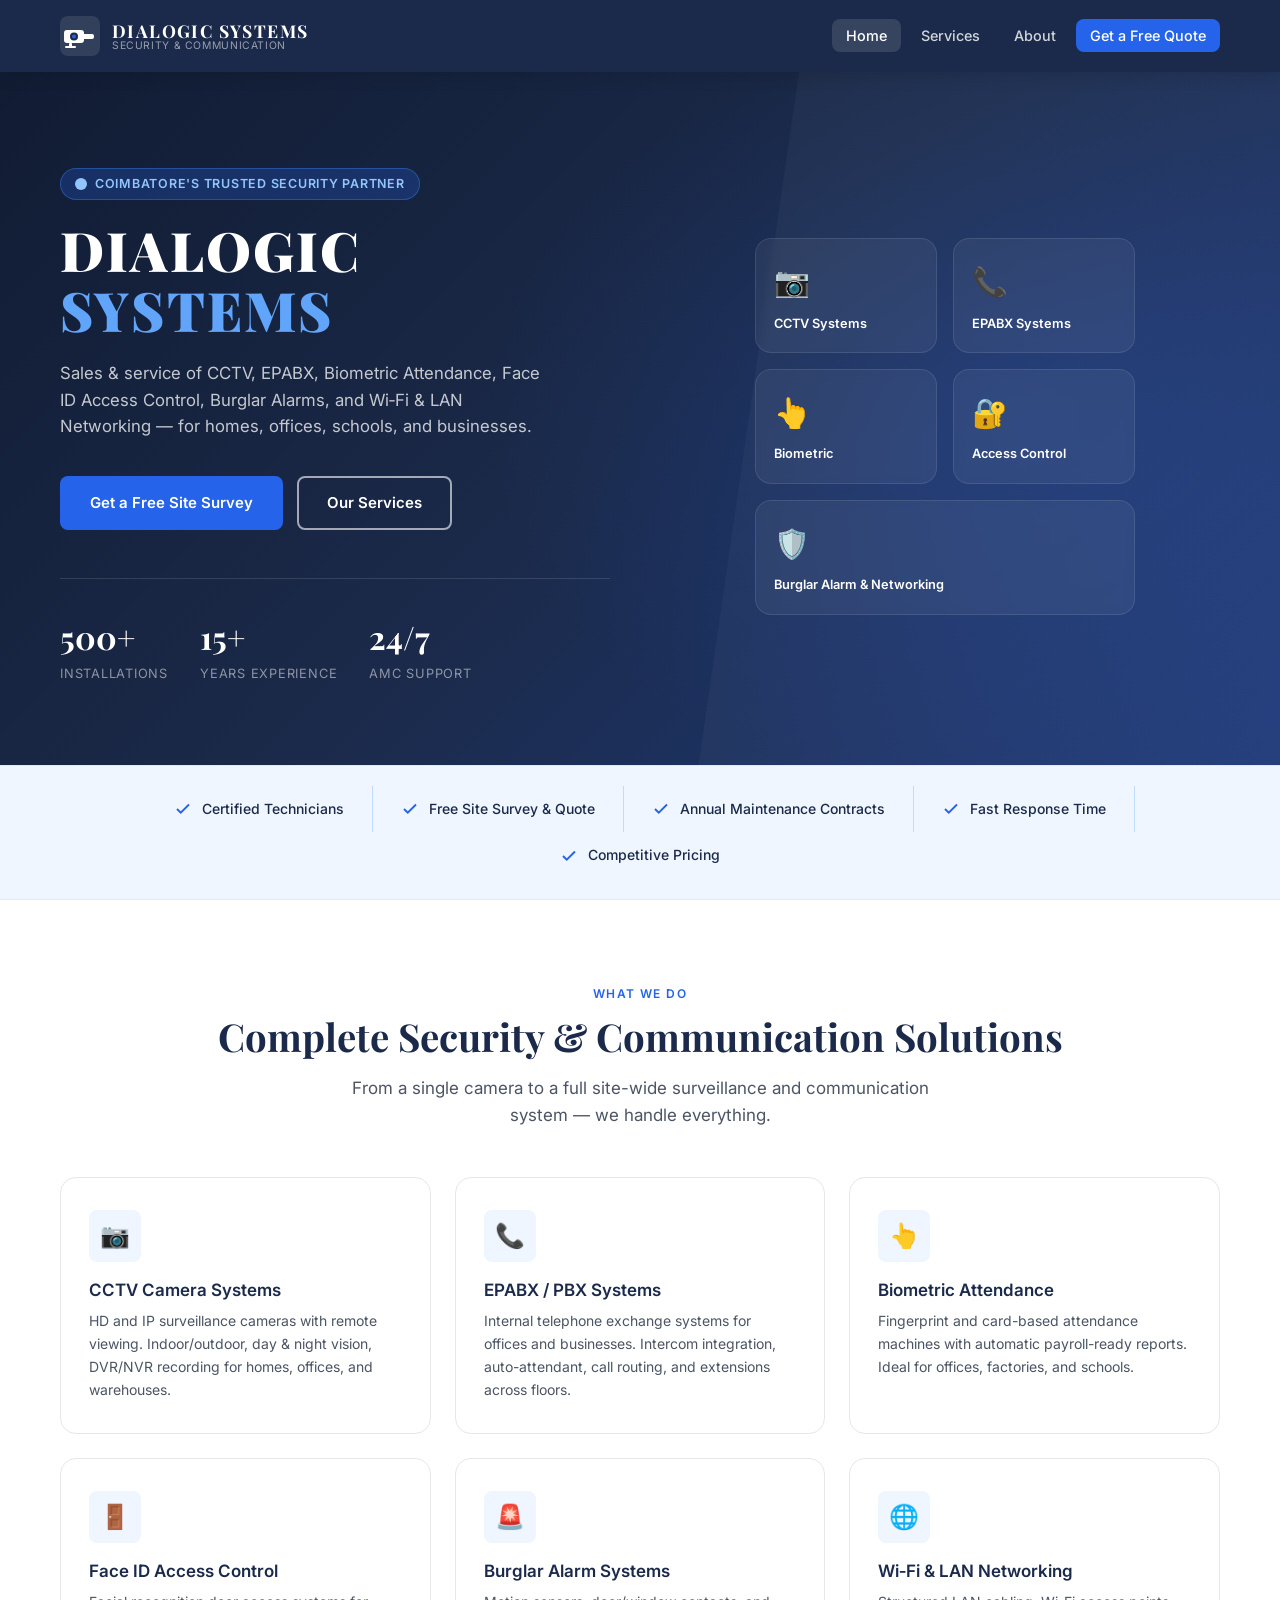
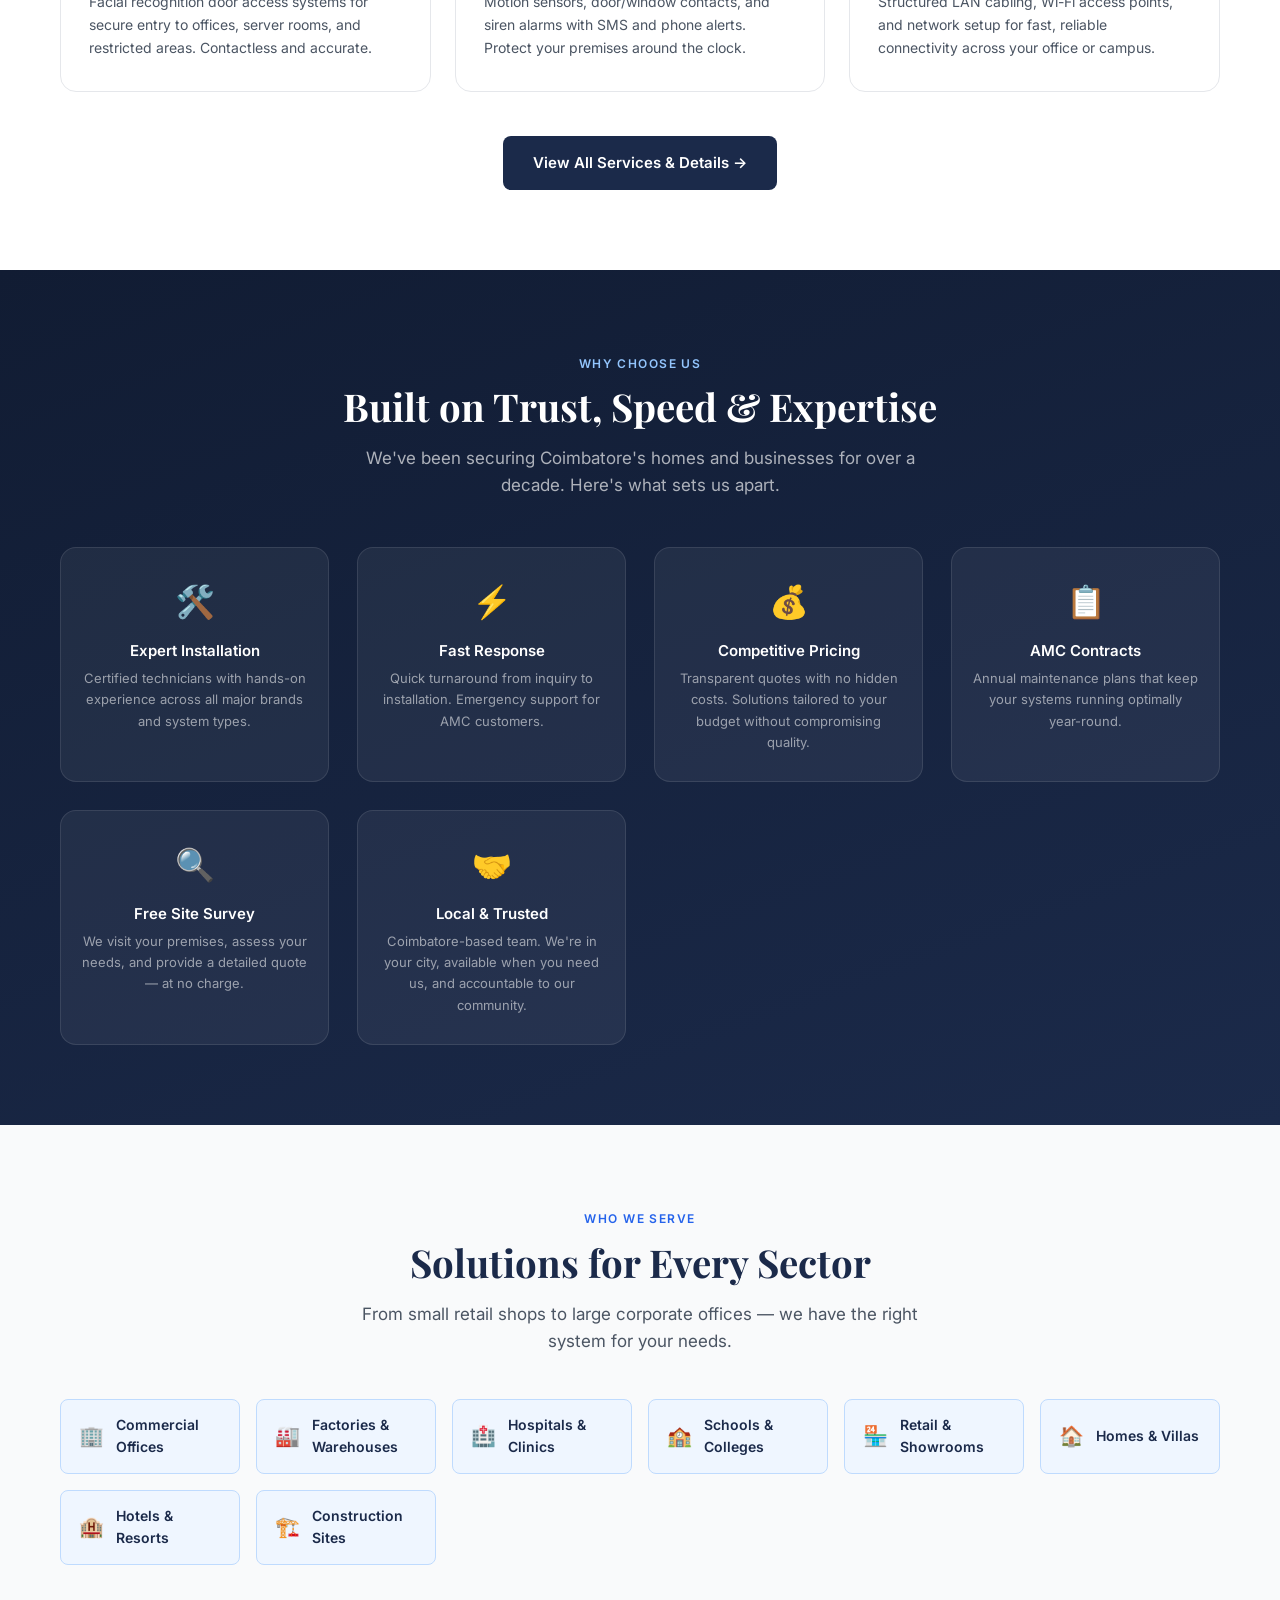
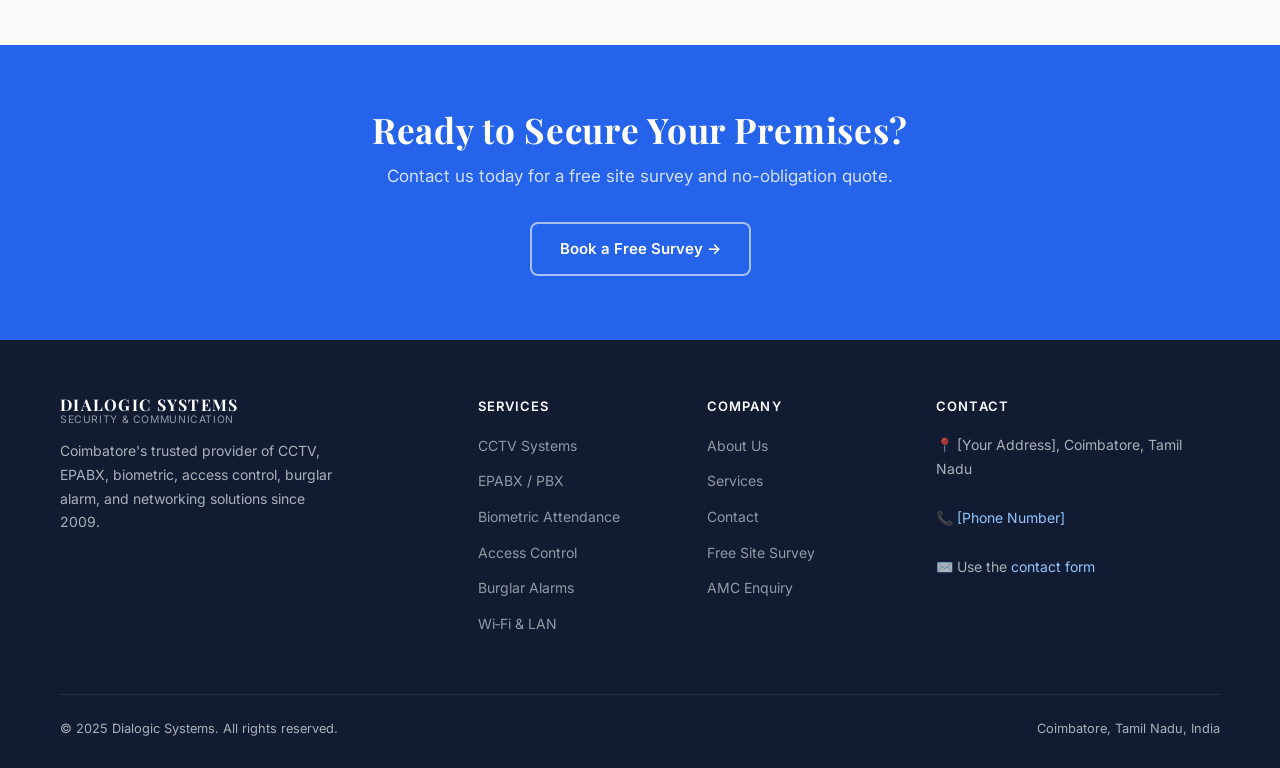
==== index.html @ cb8ed516 "First build" ====
<!DOCTYPE html>
<html lang="en">
<head>
  <meta charset="UTF-8" />
  <meta name="viewport" content="width=device-width, initial-scale=1.0" />
  <title>Dialogic Systems — CCTV, EPABX &amp; Security Solutions in Coimbatore</title>
  <meta name="description" content="Dialogic Systems offers expert sales, installation and AMC services for CCTV, EPABX, biometric, access control, burglar alarms and networking in Coimbatore." />
  <link rel="stylesheet" href="css/style.css" />
  <!-- Favicon placeholder -->
  <link rel="icon" href="data:image/svg+xml,<svg xmlns='http://www.w3.org/2000/svg' viewBox='0 0 32 32'><rect width='32' height='32' rx='6' fill='%231B2A4A'/><text x='16' y='22' text-anchor='middle' font-size='18' fill='white'>D</text></svg>" />
</head>
<body>

<!-- ===== NAVIGATION ===== -->
<nav class="nav" role="navigation" aria-label="Main navigation">
  <div class="container nav-inner">
    <a href="index.html" class="nav-logo" aria-label="Dialogic Systems home">
      <!-- Camera SVG icon -->
      <svg class="nav-logo-icon" viewBox="0 0 40 40" fill="none" xmlns="http://www.w3.org/2000/svg" aria-hidden="true">
        <rect width="40" height="40" rx="8" fill="rgba(255,255,255,0.1)"/>
        <!-- camera body -->
        <rect x="4" y="14" width="20" height="13" rx="3" fill="white"/>
        <!-- lens -->
        <circle cx="14" cy="20.5" r="4" fill="#1B2A4A"/>
        <circle cx="14" cy="20.5" r="2" fill="#2563EB"/>
        <!-- mount -->
        <rect x="22" y="18" width="12" height="5" rx="2" fill="white"/>
        <!-- stand -->
        <rect x="9" y="27" width="3" height="4" rx="1" fill="white"/>
        <rect x="5" y="30" width="11" height="2" rx="1" fill="white"/>
      </svg>
      <div class="nav-logo-text">
        <span class="nav-logo-name">Dialogic Systems</span>
        <span class="nav-logo-tagline">Security &amp; Communication</span>
      </div>
    </a>

    <ul class="nav-links" role="list">
      <li><a href="index.html" class="active">Home</a></li>
      <li><a href="services.html">Services</a></li>
      <li><a href="about.html">About</a></li>
      <li><a href="contact.html" class="nav-cta">Get a Free Quote</a></li>
    </ul>

    <button class="nav-burger" aria-label="Toggle menu" aria-expanded="false">
      <span></span><span></span><span></span>
    </button>
  </div>

  <nav class="nav-mobile" aria-label="Mobile navigation">
    <a href="index.html">Home</a>
    <a href="services.html">Services</a>
    <a href="about.html">About Us</a>
    <a href="contact.html">Contact / Free Quote</a>
  </nav>
</nav>

<!-- ===== HERO ===== -->
<section class="hero" aria-labelledby="hero-heading">
  <div class="container hero-inner">
    <div class="hero-content">
      <div class="hero-badge">
        <svg width="12" height="12" viewBox="0 0 12 12" fill="currentColor" aria-hidden="true"><circle cx="6" cy="6" r="6"/></svg>
        Coimbatore's Trusted Security Partner
      </div>

      <h1 id="hero-heading" class="hero-title serif">
        Dialogic<br/>
        <span>Systems</span>
      </h1>

      <p class="hero-desc">
        Sales &amp; service of CCTV, EPABX, Biometric Attendance,
        Face ID Access Control, Burglar Alarms, and Wi‑Fi &amp; LAN
        Networking — for homes, offices, schools, and businesses.
      </p>

      <div class="hero-actions">
        <a href="contact.html" class="btn btn-primary">Get a Free Site Survey</a>
        <a href="services.html" class="btn btn-outline">Our Services</a>
      </div>

      <div class="hero-stats" role="list" aria-label="Company highlights">
        <div role="listitem">
          <div class="hero-stat-num">500+</div>
          <div class="hero-stat-label">Installations</div>
        </div>
        <div role="listitem">
          <div class="hero-stat-num">15+</div>
          <div class="hero-stat-label">Years Experience</div>
        </div>
        <div role="listitem">
          <div class="hero-stat-num">24/7</div>
          <div class="hero-stat-label">AMC Support</div>
        </div>
      </div>
    </div>

    <!-- Decorative service icon grid -->
    <div class="hero-graphic" aria-hidden="true">
      <div class="hero-card-grid">
        <div class="hero-card">
          <div class="hero-card-icon">📷</div>
          <div class="hero-card-name">CCTV Systems</div>
        </div>
        <div class="hero-card">
          <div class="hero-card-icon">📞</div>
          <div class="hero-card-name">EPABX Systems</div>
        </div>
        <div class="hero-card">
          <div class="hero-card-icon">👆</div>
          <div class="hero-card-name">Biometric</div>
        </div>
        <div class="hero-card">
          <div class="hero-card-icon">🔐</div>
          <div class="hero-card-name">Access Control</div>
        </div>
        <div class="hero-card span-2">
          <div class="hero-card-icon">🛡️</div>
          <div class="hero-card-name">Burglar Alarm &amp; Networking</div>
        </div>
      </div>
    </div>
  </div>
</section>

<!-- ===== TRUST BAR ===== -->
<div class="trust-bar" aria-label="Key benefits">
  <div class="container trust-bar-inner">
    <div class="trust-item">
      <svg width="18" height="18" viewBox="0 0 24 24" fill="none" stroke="currentColor" stroke-width="2.5" aria-hidden="true"><polyline points="20 6 9 17 4 12"/></svg>
      Certified Technicians
    </div>
    <div class="trust-item">
      <svg width="18" height="18" viewBox="0 0 24 24" fill="none" stroke="currentColor" stroke-width="2.5" aria-hidden="true"><polyline points="20 6 9 17 4 12"/></svg>
      Free Site Survey &amp; Quote
    </div>
    <div class="trust-item">
      <svg width="18" height="18" viewBox="0 0 24 24" fill="none" stroke="currentColor" stroke-width="2.5" aria-hidden="true"><polyline points="20 6 9 17 4 12"/></svg>
      Annual Maintenance Contracts
    </div>
    <div class="trust-item">
      <svg width="18" height="18" viewBox="0 0 24 24" fill="none" stroke="currentColor" stroke-width="2.5" aria-hidden="true"><polyline points="20 6 9 17 4 12"/></svg>
      Fast Response Time
    </div>
    <div class="trust-item">
      <svg width="18" height="18" viewBox="0 0 24 24" fill="none" stroke="currentColor" stroke-width="2.5" aria-hidden="true"><polyline points="20 6 9 17 4 12"/></svg>
      Competitive Pricing
    </div>
  </div>
</div>

<!-- ===== SERVICES OVERVIEW ===== -->
<section class="section-pad" aria-labelledby="services-heading">
  <div class="container">
    <div class="text-center">
      <span class="section-label">What We Do</span>
      <h2 id="services-heading" class="section-title">Complete Security &amp; Communication Solutions</h2>
      <p class="section-sub" style="margin-inline:auto;">From a single camera to a full site-wide surveillance and communication system — we handle everything.</p>
    </div>

    <div class="services-grid">
      <article class="service-card">
        <div class="service-card-icon" aria-hidden="true">📷</div>
        <h3>CCTV Camera Systems</h3>
        <p>HD and IP surveillance cameras with remote viewing. Indoor/outdoor, day &amp; night vision, DVR/NVR recording for homes, offices, and warehouses.</p>
      </article>
      <article class="service-card">
        <div class="service-card-icon" aria-hidden="true">📞</div>
        <h3>EPABX / PBX Systems</h3>
        <p>Internal telephone exchange systems for offices and businesses. Intercom integration, auto-attendant, call routing, and extensions across floors.</p>
      </article>
      <article class="service-card">
        <div class="service-card-icon" aria-hidden="true">👆</div>
        <h3>Biometric Attendance</h3>
        <p>Fingerprint and card-based attendance machines with automatic payroll-ready reports. Ideal for offices, factories, and schools.</p>
      </article>
      <article class="service-card">
        <div class="service-card-icon" aria-hidden="true">🚪</div>
        <h3>Face ID Access Control</h3>
        <p>Facial recognition door access systems for secure entry to offices, server rooms, and restricted areas. Contactless and accurate.</p>
      </article>
      <article class="service-card">
        <div class="service-card-icon" aria-hidden="true">🚨</div>
        <h3>Burglar Alarm Systems</h3>
        <p>Motion sensors, door/window contacts, and siren alarms with SMS and phone alerts. Protect your premises around the clock.</p>
      </article>
      <article class="service-card">
        <div class="service-card-icon" aria-hidden="true">🌐</div>
        <h3>Wi‑Fi &amp; LAN Networking</h3>
        <p>Structured LAN cabling, Wi-Fi access points, and network setup for fast, reliable connectivity across your office or campus.</p>
      </article>
    </div>

    <div class="services-cta">
      <a href="services.html" class="btn btn-navy">View All Services &amp; Details →</a>
    </div>
  </div>
</section>

<!-- ===== WHY US ===== -->
<section class="why-us section-pad" aria-labelledby="why-heading">
  <div class="container">
    <div class="text-center">
      <span class="section-label" style="color:#93C5FD;">Why Choose Us</span>
      <h2 id="why-heading" class="section-title">Built on Trust, Speed &amp; Expertise</h2>
      <p class="section-sub" style="margin-inline:auto;">We've been securing Coimbatore's homes and businesses for over a decade. Here's what sets us apart.</p>
    </div>

    <div class="why-grid">
      <div class="why-item">
        <div class="why-icon" aria-hidden="true">🛠️</div>
        <h3>Expert Installation</h3>
        <p>Certified technicians with hands-on experience across all major brands and system types.</p>
      </div>
      <div class="why-item">
        <div class="why-icon" aria-hidden="true">⚡</div>
        <h3>Fast Response</h3>
        <p>Quick turnaround from inquiry to installation. Emergency support for AMC customers.</p>
      </div>
      <div class="why-item">
        <div class="why-icon" aria-hidden="true">💰</div>
        <h3>Competitive Pricing</h3>
        <p>Transparent quotes with no hidden costs. Solutions tailored to your budget without compromising quality.</p>
      </div>
      <div class="why-item">
        <div class="why-icon" aria-hidden="true">📋</div>
        <h3>AMC Contracts</h3>
        <p>Annual maintenance plans that keep your systems running optimally year-round.</p>
      </div>
      <div class="why-item">
        <div class="why-icon" aria-hidden="true">🔍</div>
        <h3>Free Site Survey</h3>
        <p>We visit your premises, assess your needs, and provide a detailed quote — at no charge.</p>
      </div>
      <div class="why-item">
        <div class="why-icon" aria-hidden="true">🤝</div>
        <h3>Local &amp; Trusted</h3>
        <p>Coimbatore-based team. We're in your city, available when you need us, and accountable to our community.</p>
      </div>
    </div>
  </div>
</section>

<!-- ===== SECTORS ===== -->
<section class="section-pad bg-gray" aria-labelledby="sectors-heading">
  <div class="container">
    <div class="text-center">
      <span class="section-label">Who We Serve</span>
      <h2 id="sectors-heading" class="section-title">Solutions for Every Sector</h2>
      <p class="section-sub" style="margin-inline:auto;">From small retail shops to large corporate offices — we have the right system for your needs.</p>
    </div>

    <div class="sectors-grid" role="list">
      <div class="sector-pill" role="listitem"><span aria-hidden="true">🏢</span> Commercial Offices</div>
      <div class="sector-pill" role="listitem"><span aria-hidden="true">🏭</span> Factories &amp; Warehouses</div>
      <div class="sector-pill" role="listitem"><span aria-hidden="true">🏥</span> Hospitals &amp; Clinics</div>
      <div class="sector-pill" role="listitem"><span aria-hidden="true">🏫</span> Schools &amp; Colleges</div>
      <div class="sector-pill" role="listitem"><span aria-hidden="true">🏪</span> Retail &amp; Showrooms</div>
      <div class="sector-pill" role="listitem"><span aria-hidden="true">🏠</span> Homes &amp; Villas</div>
      <div class="sector-pill" role="listitem"><span aria-hidden="true">🏨</span> Hotels &amp; Resorts</div>
      <div class="sector-pill" role="listitem"><span aria-hidden="true">🏗️</span> Construction Sites</div>
    </div>
  </div>
</section>

<!-- ===== CTA BANNER ===== -->
<section class="cta-banner" aria-labelledby="cta-heading">
  <div class="container">
    <h2 id="cta-heading" class="serif">Ready to Secure Your Premises?</h2>
    <p>Contact us today for a free site survey and no-obligation quote.</p>
    <a href="contact.html" class="btn btn-outline">Book a Free Survey →</a>
  </div>
</section>

<!-- ===== FOOTER ===== -->
<footer class="footer" role="contentinfo">
  <div class="container">
    <div class="footer-grid">
      <div class="footer-brand">
        <div class="nav-logo" style="margin-bottom:0;">
          <div class="nav-logo-text">
            <span class="nav-logo-name" style="font-size:1rem;">Dialogic Systems</span>
            <span class="nav-logo-tagline">Security &amp; Communication</span>
          </div>
        </div>
        <p>Coimbatore's trusted provider of CCTV, EPABX, biometric, access control, burglar alarm, and networking solutions since 2009.</p>
      </div>

      <div class="footer-col">
        <h4>Services</h4>
        <ul>
          <li><a href="services.html#cctv">CCTV Systems</a></li>
          <li><a href="services.html#epabx">EPABX / PBX</a></li>
          <li><a href="services.html#biometric">Biometric Attendance</a></li>
          <li><a href="services.html#access">Access Control</a></li>
          <li><a href="services.html#alarm">Burglar Alarms</a></li>
          <li><a href="services.html#network">Wi‑Fi &amp; LAN</a></li>
        </ul>
      </div>

      <div class="footer-col">
        <h4>Company</h4>
        <ul>
          <li><a href="about.html">About Us</a></li>
          <li><a href="services.html">Services</a></li>
          <li><a href="contact.html">Contact</a></li>
          <li><a href="contact.html">Free Site Survey</a></li>
          <li><a href="contact.html">AMC Enquiry</a></li>
        </ul>
      </div>

      <div class="footer-col">
        <h4>Contact</h4>
        <address>
          <!-- REPLACE WITH REAL DETAILS -->
          📍 [Your Address], Coimbatore, Tamil Nadu<br/><br/>
          📞 <a href="tel:+910000000000">[Phone Number]</a><br/><br/>
          ✉️ Use the <a href="contact.html">contact form</a>
        </address>
      </div>
    </div>

    <div class="footer-bottom">
      <span>© 2025 Dialogic Systems. All rights reserved.</span>
      <span>Coimbatore, Tamil Nadu, India</span>
    </div>
  </div>
</footer>

<script src="js/main.js"></script>
</body>
</html>
---- css/style.css ----
/* ============================================================
   DIALOGIC SYSTEMS — Global Stylesheet
   ============================================================ */

/* ---------- Google Fonts ---------- */
@import url('https://fonts.googleapis.com/css2?family=Playfair+Display:wght@700;900&family=Inter:wght@400;500;600&display=swap');

/* ---------- CSS Variables ---------- */
:root {
  --navy:       #1B2A4A;
  --navy-dark:  #111C33;
  --blue:       #2563EB;
  --blue-light: #3B82F6;
  --sky:        #EFF6FF;
  --white:      #FFFFFF;
  --gray-50:    #F9FAFB;
  --gray-100:   #F3F4F6;
  --gray-400:   #9CA3AF;
  --gray-600:   #4B5563;
  --gray-800:   #1F2937;
  --shadow-sm:  0 1px 3px rgba(0,0,0,.1);
  --shadow-md:  0 4px 16px rgba(0,0,0,.12);
  --shadow-lg:  0 8px 32px rgba(0,0,0,.15);
  --radius:     8px;
  --radius-lg:  16px;
  --transition: 0.25s ease;
}

/* ---------- Reset & Base ---------- */
*, *::before, *::after { box-sizing: border-box; margin: 0; padding: 0; }

html { scroll-behavior: smooth; font-size: 16px; }

body {
  font-family: 'Inter', sans-serif;
  color: var(--gray-800);
  background: var(--white);
  line-height: 1.6;
}

img { display: block; max-width: 100%; }
a  { text-decoration: none; color: inherit; }
ul { list-style: none; }

.container {
  width: min(1160px, 92vw);
  margin-inline: auto;
}

.section-pad { padding-block: 80px; }
.section-pad-sm { padding-block: 56px; }

/* ---------- Typography ---------- */
.serif {
  font-family: 'Playfair Display', Georgia, serif;
  letter-spacing: .02em;
}

h1, h2, h3 { line-height: 1.2; }

.section-label {
  display: inline-block;
  font-size: .75rem;
  font-weight: 600;
  letter-spacing: .12em;
  text-transform: uppercase;
  color: var(--blue);
  margin-bottom: 10px;
}

.section-title {
  font-family: 'Playfair Display', Georgia, serif;
  font-size: clamp(1.75rem, 3vw, 2.5rem);
  color: var(--navy);
  margin-bottom: 16px;
}

.section-sub {
  font-size: 1.0625rem;
  color: var(--gray-600);
  max-width: 600px;
}

/* ---------- Buttons ---------- */
.btn {
  display: inline-flex;
  align-items: center;
  gap: 8px;
  padding: 13px 28px;
  border-radius: var(--radius);
  font-family: 'Inter', sans-serif;
  font-size: .9375rem;
  font-weight: 600;
  cursor: pointer;
  border: 2px solid transparent;
  transition: background var(--transition), color var(--transition), border-color var(--transition), transform var(--transition);
}
.btn:hover { transform: translateY(-2px); }

.btn-primary {
  background: var(--blue);
  color: var(--white);
}
.btn-primary:hover { background: var(--blue-light); }

.btn-outline {
  background: transparent;
  color: var(--white);
  border-color: rgba(255,255,255,.6);
}
.btn-outline:hover {
  background: rgba(255,255,255,.12);
  border-color: var(--white);
}

.btn-navy {
  background: var(--navy);
  color: var(--white);
}
.btn-navy:hover { background: var(--navy-dark); }

/* ---------- NAVIGATION ---------- */
.nav {
  position: sticky;
  top: 0;
  z-index: 100;
  background: var(--navy);
  box-shadow: var(--shadow-md);
}

.nav-inner {
  display: flex;
  align-items: center;
  justify-content: space-between;
  padding-block: 16px;
}

.nav-logo {
  display: flex;
  align-items: center;
  gap: 12px;
}

.nav-logo-icon {
  width: 40px;
  height: 40px;
  flex-shrink: 0;
}

.nav-logo-text {
  display: flex;
  flex-direction: column;
  line-height: 1.1;
}

.nav-logo-name {
  font-family: 'Playfair Display', Georgia, serif;
  font-size: 1.1rem;
  font-weight: 700;
  color: var(--white);
  letter-spacing: .08em;
  text-transform: uppercase;
}

.nav-logo-tagline {
  font-size: .65rem;
  color: rgba(255,255,255,.55);
  letter-spacing: .06em;
  text-transform: uppercase;
}

.nav-links {
  display: flex;
  align-items: center;
  gap: 6px;
}

.nav-links a {
  color: rgba(255,255,255,.8);
  font-size: .9rem;
  font-weight: 500;
  padding: 8px 14px;
  border-radius: var(--radius);
  transition: background var(--transition), color var(--transition);
}
.nav-links a:hover,
.nav-links a.active {
  background: rgba(255,255,255,.12);
  color: var(--white);
}

.nav-cta {
  background: var(--blue);
  color: var(--white) !important;
  border-radius: var(--radius) !important;
}
.nav-cta:hover { background: var(--blue-light) !important; }

/* Hamburger */
.nav-burger {
  display: none;
  flex-direction: column;
  gap: 5px;
  background: none;
  border: none;
  cursor: pointer;
  padding: 4px;
}
.nav-burger span {
  display: block;
  width: 24px;
  height: 2px;
  background: var(--white);
  border-radius: 2px;
  transition: transform var(--transition), opacity var(--transition);
}

/* Mobile nav drawer */
.nav-mobile {
  display: none;
  flex-direction: column;
  background: var(--navy-dark);
  padding: 12px 20px 20px;
}
.nav-mobile a {
  color: rgba(255,255,255,.85);
  padding: 12px 0;
  border-bottom: 1px solid rgba(255,255,255,.08);
  font-size: .95rem;
  font-weight: 500;
}
.nav-mobile a:last-child { border-bottom: none; }
.nav-mobile.open { display: flex; }

/* ---------- HERO ---------- */
.hero {
  background: linear-gradient(135deg, var(--navy-dark) 0%, var(--navy) 50%, #1e3a7a 100%);
  color: var(--white);
  padding-block: 96px 80px;
  position: relative;
  overflow: hidden;
}

.hero::before {
  content: '';
  position: absolute;
  inset: 0;
  background:
    radial-gradient(ellipse 60% 80% at 80% 50%, rgba(37,99,235,.18) 0%, transparent 70%);
  pointer-events: none;
}

/* Decorative diagonal shape mimicking logo */
.hero::after {
  content: '';
  position: absolute;
  right: -8%;
  top: 50%;
  transform: translateY(-50%);
  width: 55%;
  height: 140%;
  background: rgba(255,255,255,.03);
  clip-path: polygon(20% 0%, 100% 0%, 100% 100%, 0% 100%);
  pointer-events: none;
}

.hero-inner {
  position: relative;
  z-index: 1;
  display: grid;
  grid-template-columns: 1fr 1fr;
  align-items: center;
  gap: 60px;
}

.hero-badge {
  display: inline-flex;
  align-items: center;
  gap: 8px;
  background: rgba(37,99,235,.25);
  border: 1px solid rgba(59,130,246,.4);
  border-radius: 100px;
  padding: 5px 14px;
  font-size: .78rem;
  font-weight: 600;
  letter-spacing: .06em;
  text-transform: uppercase;
  color: #93C5FD;
  margin-bottom: 20px;
}

.hero-title {
  font-family: 'Playfair Display', Georgia, serif;
  font-size: clamp(2.2rem, 4.5vw, 3.4rem);
  font-weight: 900;
  line-height: 1.1;
  margin-bottom: 20px;
  text-transform: uppercase;
  letter-spacing: .04em;
}

.hero-title span { color: #60A5FA; }

.hero-desc {
  font-size: 1.05rem;
  color: rgba(255,255,255,.75);
  margin-bottom: 36px;
  max-width: 480px;
}

.hero-actions { display: flex; gap: 14px; flex-wrap: wrap; }

.hero-stats {
  display: flex;
  gap: 32px;
  margin-top: 48px;
  padding-top: 32px;
  border-top: 1px solid rgba(255,255,255,.12);
}

.hero-stat-num {
  font-family: 'Playfair Display', Georgia, serif;
  font-size: 2rem;
  font-weight: 700;
  color: var(--white);
}

.hero-stat-label {
  font-size: .8rem;
  color: rgba(255,255,255,.5);
  text-transform: uppercase;
  letter-spacing: .06em;
  margin-top: 2px;
}

/* Hero graphic side */
.hero-graphic {
  display: flex;
  justify-content: center;
  align-items: center;
}

.hero-card-grid {
  display: grid;
  grid-template-columns: 1fr 1fr;
  gap: 16px;
  max-width: 380px;
  width: 100%;
}

.hero-card {
  background: rgba(255,255,255,.06);
  border: 1px solid rgba(255,255,255,.1);
  border-radius: var(--radius-lg);
  padding: 20px 18px;
  backdrop-filter: blur(4px);
  transition: background var(--transition);
}
.hero-card:hover { background: rgba(255,255,255,.1); }

.hero-card-icon {
  font-size: 1.8rem;
  margin-bottom: 10px;
}

.hero-card-name {
  font-size: .8rem;
  font-weight: 600;
  color: var(--white);
  line-height: 1.3;
}

.hero-card.span-2 { grid-column: span 2; }

/* ---------- TRUST BAR ---------- */
.trust-bar {
  background: var(--sky);
  border-top: 1px solid #DBEAFE;
  border-bottom: 1px solid #DBEAFE;
}

.trust-bar-inner {
  display: flex;
  justify-content: center;
  align-items: center;
  gap: 0;
  flex-wrap: wrap;
  padding-block: 20px;
}

.trust-item {
  display: flex;
  align-items: center;
  gap: 10px;
  padding: 12px 28px;
  border-right: 1px solid #BFDBFE;
  font-size: .875rem;
  font-weight: 500;
  color: var(--navy);
}
.trust-item:last-child { border-right: none; }

.trust-item svg { color: var(--blue); flex-shrink: 0; }

/* ---------- SERVICES OVERVIEW (home) ---------- */
.services-grid {
  display: grid;
  grid-template-columns: repeat(auto-fill, minmax(280px, 1fr));
  gap: 24px;
  margin-top: 48px;
}

.service-card {
  background: var(--white);
  border: 1px solid #E5E7EB;
  border-radius: var(--radius-lg);
  padding: 32px 28px;
  transition: box-shadow var(--transition), transform var(--transition), border-color var(--transition);
}
.service-card:hover {
  box-shadow: var(--shadow-lg);
  transform: translateY(-4px);
  border-color: #BFDBFE;
}

.service-card-icon {
  width: 52px;
  height: 52px;
  background: var(--sky);
  border-radius: var(--radius);
  display: flex;
  align-items: center;
  justify-content: center;
  font-size: 1.5rem;
  margin-bottom: 18px;
}

.service-card h3 {
  font-size: 1.0625rem;
  font-weight: 600;
  color: var(--navy);
  margin-bottom: 8px;
}

.service-card p {
  font-size: .875rem;
  color: var(--gray-600);
  line-height: 1.65;
}

.services-cta {
  margin-top: 44px;
  text-align: center;
}

/* ---------- WHY US ---------- */
.why-us {
  background: linear-gradient(160deg, var(--navy-dark) 0%, var(--navy) 100%);
  color: var(--white);
}

.why-us .section-title { color: var(--white); }
.why-us .section-sub  { color: rgba(255,255,255,.65); }

.why-grid {
  display: grid;
  grid-template-columns: repeat(auto-fill, minmax(220px, 1fr));
  gap: 28px;
  margin-top: 48px;
}

.why-item {
  text-align: center;
  padding: 28px 20px;
  border-radius: var(--radius-lg);
  background: rgba(255,255,255,.06);
  border: 1px solid rgba(255,255,255,.1);
  transition: background var(--transition);
}
.why-item:hover { background: rgba(255,255,255,.1); }

.why-icon {
  font-size: 2rem;
  margin-bottom: 14px;
}

.why-item h3 {
  font-size: .9375rem;
  font-weight: 600;
  color: var(--white);
  margin-bottom: 8px;
}

.why-item p {
  font-size: .8125rem;
  color: rgba(255,255,255,.55);
  line-height: 1.65;
}

/* ---------- SECTORS ---------- */
.sectors-grid {
  display: grid;
  grid-template-columns: repeat(auto-fill, minmax(180px, 1fr));
  gap: 16px;
  margin-top: 44px;
}

.sector-pill {
  display: flex;
  align-items: center;
  gap: 12px;
  background: var(--sky);
  border: 1px solid #BFDBFE;
  border-radius: var(--radius);
  padding: 14px 18px;
  font-size: .875rem;
  font-weight: 600;
  color: var(--navy);
  transition: background var(--transition), transform var(--transition);
}
.sector-pill:hover {
  background: #DBEAFE;
  transform: translateY(-2px);
}
.sector-pill span { font-size: 1.25rem; }

/* ---------- CTA BANNER ---------- */
.cta-banner {
  background: var(--blue);
  color: var(--white);
  text-align: center;
  padding-block: 64px;
}

.cta-banner h2 {
  font-family: 'Playfair Display', Georgia, serif;
  font-size: clamp(1.6rem, 3vw, 2.2rem);
  margin-bottom: 12px;
}

.cta-banner p {
  color: rgba(255,255,255,.8);
  margin-bottom: 32px;
  font-size: 1.0625rem;
}

.cta-banner .btn-outline:hover {
  background: rgba(255,255,255,.15);
}

/* ---------- SERVICES PAGE ---------- */
.services-hero {
  background: linear-gradient(135deg, var(--navy-dark), var(--navy));
  color: var(--white);
  text-align: center;
  padding-block: 72px 60px;
}
.services-hero .section-title { color: var(--white); }
.services-hero .section-sub {
  color: rgba(255,255,255,.7);
  margin-inline: auto;
}

.service-detail-grid {
  display: grid;
  grid-template-columns: repeat(auto-fill, minmax(320px, 1fr));
  gap: 28px;
  margin-top: 48px;
}

.service-detail-card {
  background: var(--white);
  border: 1px solid #E5E7EB;
  border-radius: var(--radius-lg);
  overflow: hidden;
  transition: box-shadow var(--transition), transform var(--transition);
}
.service-detail-card:hover {
  box-shadow: var(--shadow-lg);
  transform: translateY(-4px);
}

.sdc-header {
  background: linear-gradient(135deg, var(--navy) 0%, #1e3a7a 100%);
  padding: 28px 28px 20px;
  display: flex;
  align-items: center;
  gap: 16px;
}

.sdc-icon {
  font-size: 2rem;
  width: 52px;
  height: 52px;
  background: rgba(255,255,255,.12);
  border-radius: var(--radius);
  display: flex;
  align-items: center;
  justify-content: center;
  flex-shrink: 0;
}

.sdc-header h3 {
  font-size: 1.0625rem;
  font-weight: 600;
  color: var(--white);
}

.sdc-header p {
  font-size: .8rem;
  color: rgba(255,255,255,.6);
  margin-top: 2px;
}

.sdc-body {
  padding: 24px 28px 28px;
}

.sdc-list {
  display: flex;
  flex-direction: column;
  gap: 10px;
}

.sdc-list li {
  display: flex;
  align-items: flex-start;
  gap: 10px;
  font-size: .875rem;
  color: var(--gray-600);
}

.sdc-list li::before {
  content: '';
  display: block;
  width: 6px;
  height: 6px;
  min-width: 6px;
  background: var(--blue);
  border-radius: 50%;
  margin-top: 7px;
}

/* AMC section */
.amc-section {
  background: var(--sky);
  border-radius: var(--radius-lg);
  padding: 48px 40px;
  margin-top: 64px;
  display: grid;
  grid-template-columns: 1fr 1fr;
  gap: 48px;
  align-items: center;
}

.amc-section h2 {
  font-family: 'Playfair Display', Georgia, serif;
  font-size: 1.75rem;
  color: var(--navy);
  margin-bottom: 14px;
}

.amc-section p {
  color: var(--gray-600);
  margin-bottom: 24px;
  font-size: .9375rem;
}

.amc-features {
  display: flex;
  flex-direction: column;
  gap: 14px;
}

.amc-feat {
  display: flex;
  align-items: flex-start;
  gap: 12px;
  font-size: .875rem;
  color: var(--gray-600);
}

.amc-feat-icon {
  width: 28px;
  height: 28px;
  background: var(--blue);
  border-radius: 50%;
  display: flex;
  align-items: center;
  justify-content: center;
  color: white;
  font-size: .75rem;
  flex-shrink: 0;
}

/* ---------- ABOUT PAGE ---------- */
.about-hero {
  background: linear-gradient(135deg, var(--navy-dark), var(--navy));
  color: var(--white);
  text-align: center;
  padding-block: 72px 60px;
}
.about-hero .section-title { color: var(--white); }

.about-intro {
  display: grid;
  grid-template-columns: 1fr 1fr;
  gap: 64px;
  align-items: center;
}

.about-intro-text h2 {
  font-family: 'Playfair Display', Georgia, serif;
  font-size: 1.875rem;
  color: var(--navy);
  margin-bottom: 16px;
}

.about-intro-text p {
  color: var(--gray-600);
  margin-bottom: 14px;
  font-size: .9375rem;
  line-height: 1.75;
}

.about-visual {
  background: linear-gradient(135deg, var(--navy) 0%, #1e3a7a 100%);
  border-radius: var(--radius-lg);
  padding: 40px;
  display: flex;
  flex-direction: column;
  gap: 20px;
}

.about-stat-box {
  background: rgba(255,255,255,.08);
  border: 1px solid rgba(255,255,255,.12);
  border-radius: var(--radius);
  padding: 20px 24px;
  text-align: center;
}

.about-stat-box .num {
  font-family: 'Playfair Display', Georgia, serif;
  font-size: 2.25rem;
  font-weight: 700;
  color: var(--white);
}

.about-stat-box .lbl {
  font-size: .8rem;
  color: rgba(255,255,255,.55);
  text-transform: uppercase;
  letter-spacing: .06em;
  margin-top: 4px;
}

.about-stat-row {
  display: grid;
  grid-template-columns: 1fr 1fr;
  gap: 16px;
}

/* Values */
.values-grid {
  display: grid;
  grid-template-columns: repeat(auto-fill, minmax(240px, 1fr));
  gap: 24px;
  margin-top: 44px;
}

.value-card {
  background: var(--gray-50);
  border-radius: var(--radius-lg);
  padding: 28px 24px;
  border-left: 4px solid var(--blue);
  transition: transform var(--transition), box-shadow var(--transition);
}
.value-card:hover {
  transform: translateY(-3px);
  box-shadow: var(--shadow-md);
}

.value-card h3 {
  font-size: 1rem;
  font-weight: 600;
  color: var(--navy);
  margin-bottom: 8px;
}

.value-card p {
  font-size: .875rem;
  color: var(--gray-600);
  line-height: 1.65;
}

/* Team */
.team-grid {
  display: grid;
  grid-template-columns: repeat(auto-fill, minmax(220px, 1fr));
  gap: 28px;
  margin-top: 44px;
}

.team-card {
  text-align: center;
  background: var(--white);
  border: 1px solid #E5E7EB;
  border-radius: var(--radius-lg);
  padding: 32px 20px 24px;
  transition: box-shadow var(--transition), transform var(--transition);
}
.team-card:hover {
  box-shadow: var(--shadow-md);
  transform: translateY(-3px);
}

.team-avatar {
  width: 72px;
  height: 72px;
  border-radius: 50%;
  background: linear-gradient(135deg, var(--navy), #1e3a7a);
  display: flex;
  align-items: center;
  justify-content: center;
  font-size: 1.75rem;
  margin: 0 auto 16px;
  color: white;
}

.team-card h3 {
  font-size: .9375rem;
  font-weight: 600;
  color: var(--navy);
  margin-bottom: 4px;
}

.team-card p {
  font-size: .8rem;
  color: var(--gray-400);
}

/* ---------- CONTACT PAGE ---------- */
.contact-hero {
  background: linear-gradient(135deg, var(--navy-dark), var(--navy));
  color: var(--white);
  text-align: center;
  padding-block: 72px 60px;
}
.contact-hero .section-title { color: var(--white); }

.contact-layout {
  display: grid;
  grid-template-columns: 1fr 1.4fr;
  gap: 48px;
  align-items: start;
  margin-top: 0;
}

.contact-info-card {
  background: var(--navy);
  color: var(--white);
  border-radius: var(--radius-lg);
  padding: 40px 32px;
  position: sticky;
  top: 88px;
}

.contact-info-card h2 {
  font-family: 'Playfair Display', Georgia, serif;
  font-size: 1.5rem;
  margin-bottom: 8px;
}

.contact-info-card > p {
  color: rgba(255,255,255,.6);
  font-size: .875rem;
  margin-bottom: 32px;
}

.contact-detail {
  display: flex;
  align-items: flex-start;
  gap: 16px;
  margin-bottom: 24px;
}

.contact-detail-icon {
  width: 40px;
  height: 40px;
  background: rgba(255,255,255,.1);
  border-radius: var(--radius);
  display: flex;
  align-items: center;
  justify-content: center;
  flex-shrink: 0;
  font-size: 1rem;
}

.contact-detail-label {
  font-size: .75rem;
  color: rgba(255,255,255,.45);
  text-transform: uppercase;
  letter-spacing: .06em;
  margin-bottom: 3px;
}

.contact-detail-value {
  font-size: .9375rem;
  font-weight: 500;
  color: var(--white);
}

.contact-detail-value a {
  color: #93C5FD;
}

.contact-divider {
  border: none;
  border-top: 1px solid rgba(255,255,255,.1);
  margin: 28px 0;
}

.hours-list li {
  display: flex;
  justify-content: space-between;
  font-size: .875rem;
  color: rgba(255,255,255,.7);
  padding: 6px 0;
  border-bottom: 1px solid rgba(255,255,255,.06);
}
.hours-list li:last-child { border-bottom: none; }
.hours-list .day { color: rgba(255,255,255,.45); }

/* Form */
.contact-form-wrap {
  background: var(--white);
  border: 1px solid #E5E7EB;
  border-radius: var(--radius-lg);
  padding: 40px 36px;
}

.contact-form-wrap h2 {
  font-family: 'Playfair Display', Georgia, serif;
  font-size: 1.5rem;
  color: var(--navy);
  margin-bottom: 6px;
}

.contact-form-wrap > p {
  font-size: .875rem;
  color: var(--gray-600);
  margin-bottom: 28px;
}

.form-row { display: grid; grid-template-columns: 1fr 1fr; gap: 16px; }

.form-group {
  display: flex;
  flex-direction: column;
  gap: 6px;
  margin-bottom: 18px;
}

.form-group label {
  font-size: .8125rem;
  font-weight: 600;
  color: var(--navy);
  letter-spacing: .02em;
}

.form-group input,
.form-group select,
.form-group textarea {
  width: 100%;
  padding: 11px 14px;
  border: 1.5px solid #D1D5DB;
  border-radius: var(--radius);
  font-family: 'Inter', sans-serif;
  font-size: .9rem;
  color: var(--gray-800);
  background: var(--white);
  transition: border-color var(--transition), box-shadow var(--transition);
  outline: none;
  appearance: none;
}

.form-group input:focus,
.form-group select:focus,
.form-group textarea:focus {
  border-color: var(--blue);
  box-shadow: 0 0 0 3px rgba(37,99,235,.12);
}

.form-group textarea { resize: vertical; min-height: 110px; }

.form-notice {
  font-size: .78rem;
  color: var(--gray-400);
  margin-bottom: 20px;
  line-height: 1.5;
}

.form-notice a { color: var(--blue); }

.form-submit {
  width: 100%;
  padding: 14px;
  font-size: 1rem;
}

/* Success message */
.form-success {
  display: none;
  text-align: center;
  padding: 32px;
  background: #F0FDF4;
  border: 1px solid #BBF7D0;
  border-radius: var(--radius-lg);
  margin-top: 16px;
}
.form-success h3 { color: #15803D; font-size: 1.1rem; margin-bottom: 8px; }
.form-success p  { color: #166534; font-size: .875rem; }

/* ---------- FOOTER ---------- */
.footer {
  background: var(--navy-dark);
  color: rgba(255,255,255,.65);
  padding-block: 56px 28px;
}

.footer-grid {
  display: grid;
  grid-template-columns: 2fr 1fr 1fr 1.5fr;
  gap: 40px;
  margin-bottom: 48px;
}

.footer-brand p {
  font-size: .875rem;
  line-height: 1.7;
  margin-top: 14px;
  max-width: 280px;
}

.footer-col h4 {
  font-size: .8125rem;
  font-weight: 600;
  color: var(--white);
  text-transform: uppercase;
  letter-spacing: .08em;
  margin-bottom: 16px;
}

.footer-col ul li {
  margin-bottom: 10px;
}

.footer-col ul a {
  font-size: .875rem;
  color: rgba(255,255,255,.55);
  transition: color var(--transition);
}
.footer-col ul a:hover { color: var(--white); }

.footer-col address {
  font-style: normal;
  font-size: .875rem;
  line-height: 1.75;
}

.footer-col address a { color: #93C5FD; }
.footer-col address a:hover { color: #BFDBFE; }

.footer-bottom {
  border-top: 1px solid rgba(255,255,255,.08);
  padding-top: 24px;
  display: flex;
  justify-content: space-between;
  align-items: center;
  font-size: .8rem;
  flex-wrap: wrap;
  gap: 8px;
}

/* ---------- PAGE HERO (generic) ---------- */
.page-hero {
  background: linear-gradient(135deg, var(--navy-dark), var(--navy));
  color: var(--white);
  text-align: center;
  padding-block: 72px 60px;
}
.page-hero .section-title { color: var(--white); }
.page-hero .section-sub {
  color: rgba(255,255,255,.7);
  margin-inline: auto;
}

/* ---------- UTILITIES ---------- */
.text-center { text-align: center; }
.mt-4 { margin-top: 16px; }
.mt-8 { margin-top: 32px; }
.bg-gray { background: var(--gray-50); }
.bg-sky  { background: var(--sky); }

/* ---------- RESPONSIVE ---------- */
@media (max-width: 900px) {
  .hero-inner        { grid-template-columns: 1fr; }
  .hero-graphic      { display: none; }
  .about-intro       { grid-template-columns: 1fr; }
  .contact-layout    { grid-template-columns: 1fr; }
  .contact-info-card { position: static; }
  .amc-section       { grid-template-columns: 1fr; }
  .footer-grid       { grid-template-columns: 1fr 1fr; }
}

@media (max-width: 640px) {
  .section-pad    { padding-block: 56px; }
  .nav-links      { display: none; }
  .nav-burger     { display: flex; }
  .trust-item     { border-right: none; padding: 8px 16px; }
  .form-row       { grid-template-columns: 1fr; }
  .footer-grid    { grid-template-columns: 1fr; }
  .footer-bottom  { flex-direction: column; text-align: center; }
  .hero-stats     { flex-direction: column; gap: 18px; }
  .amc-section    { padding: 28px 24px; }
  .contact-form-wrap { padding: 24px 20px; }
  .about-stat-row { grid-template-columns: 1fr; }
}
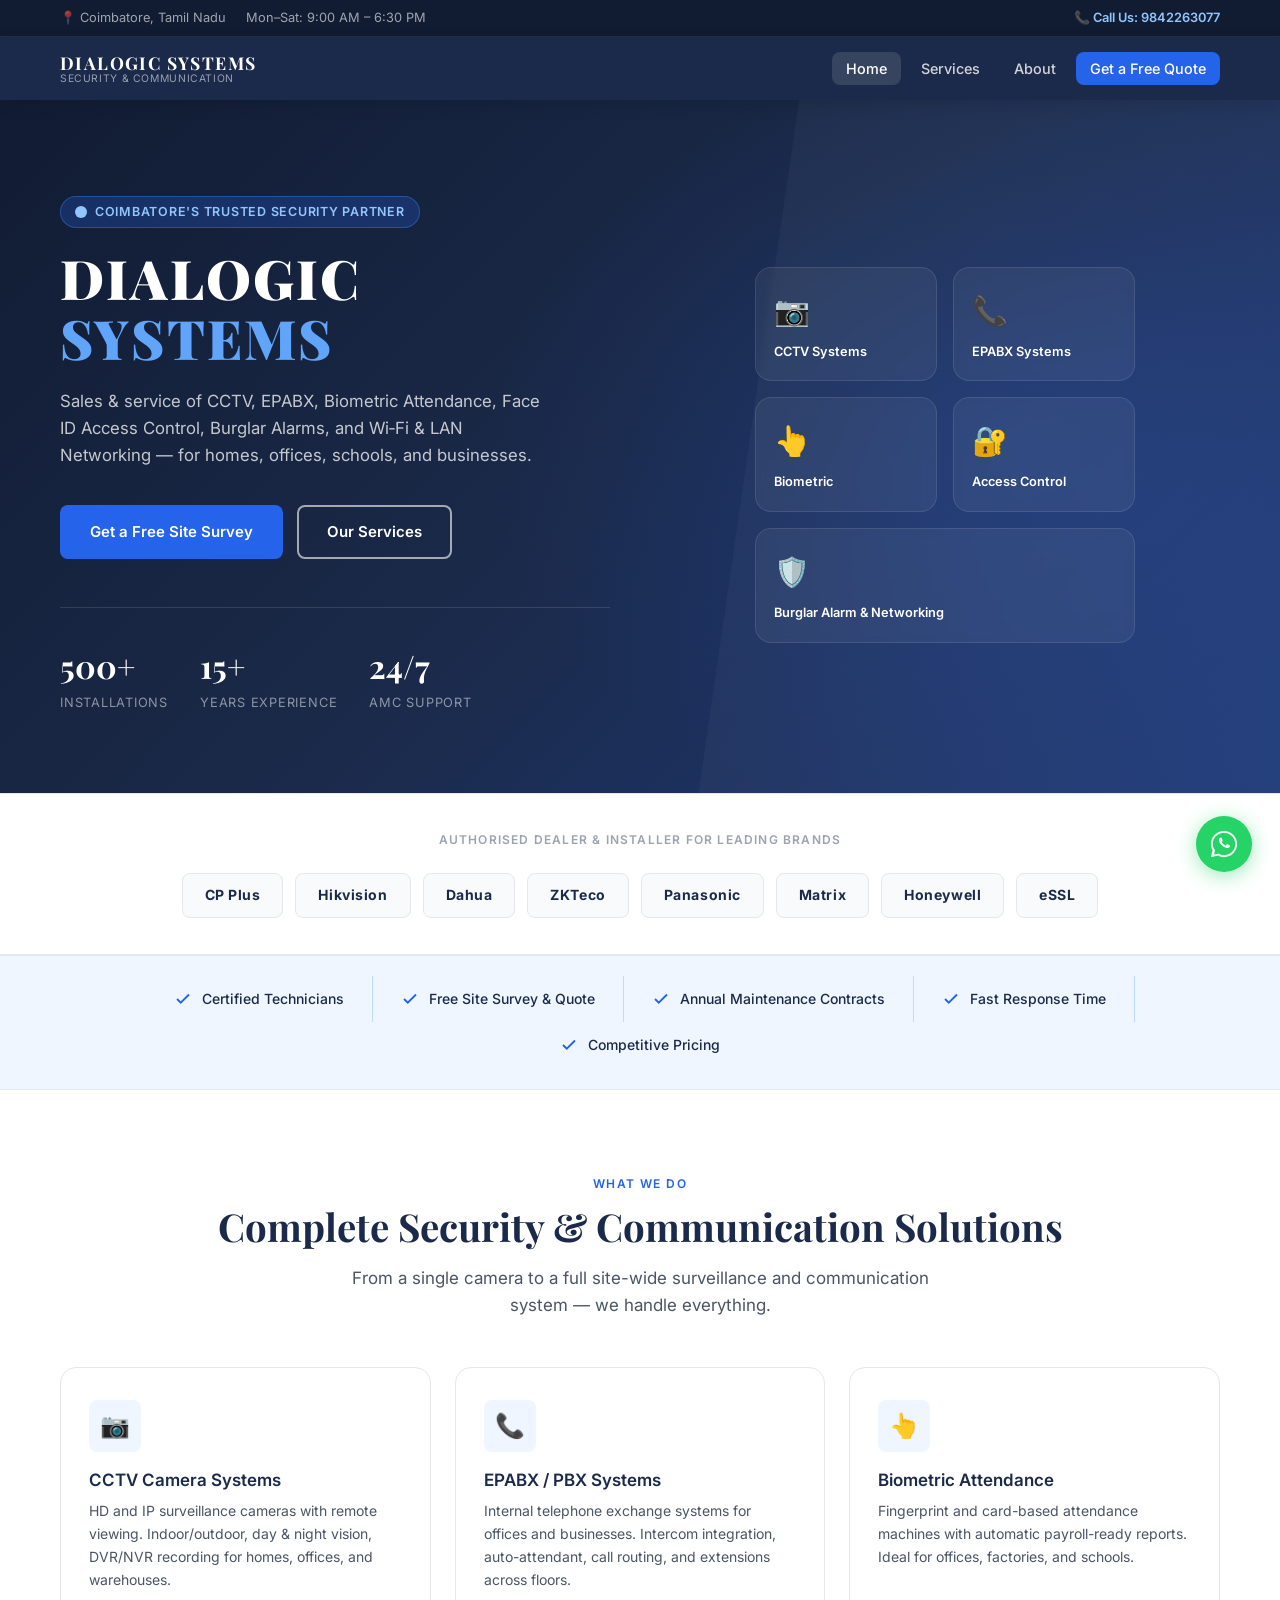
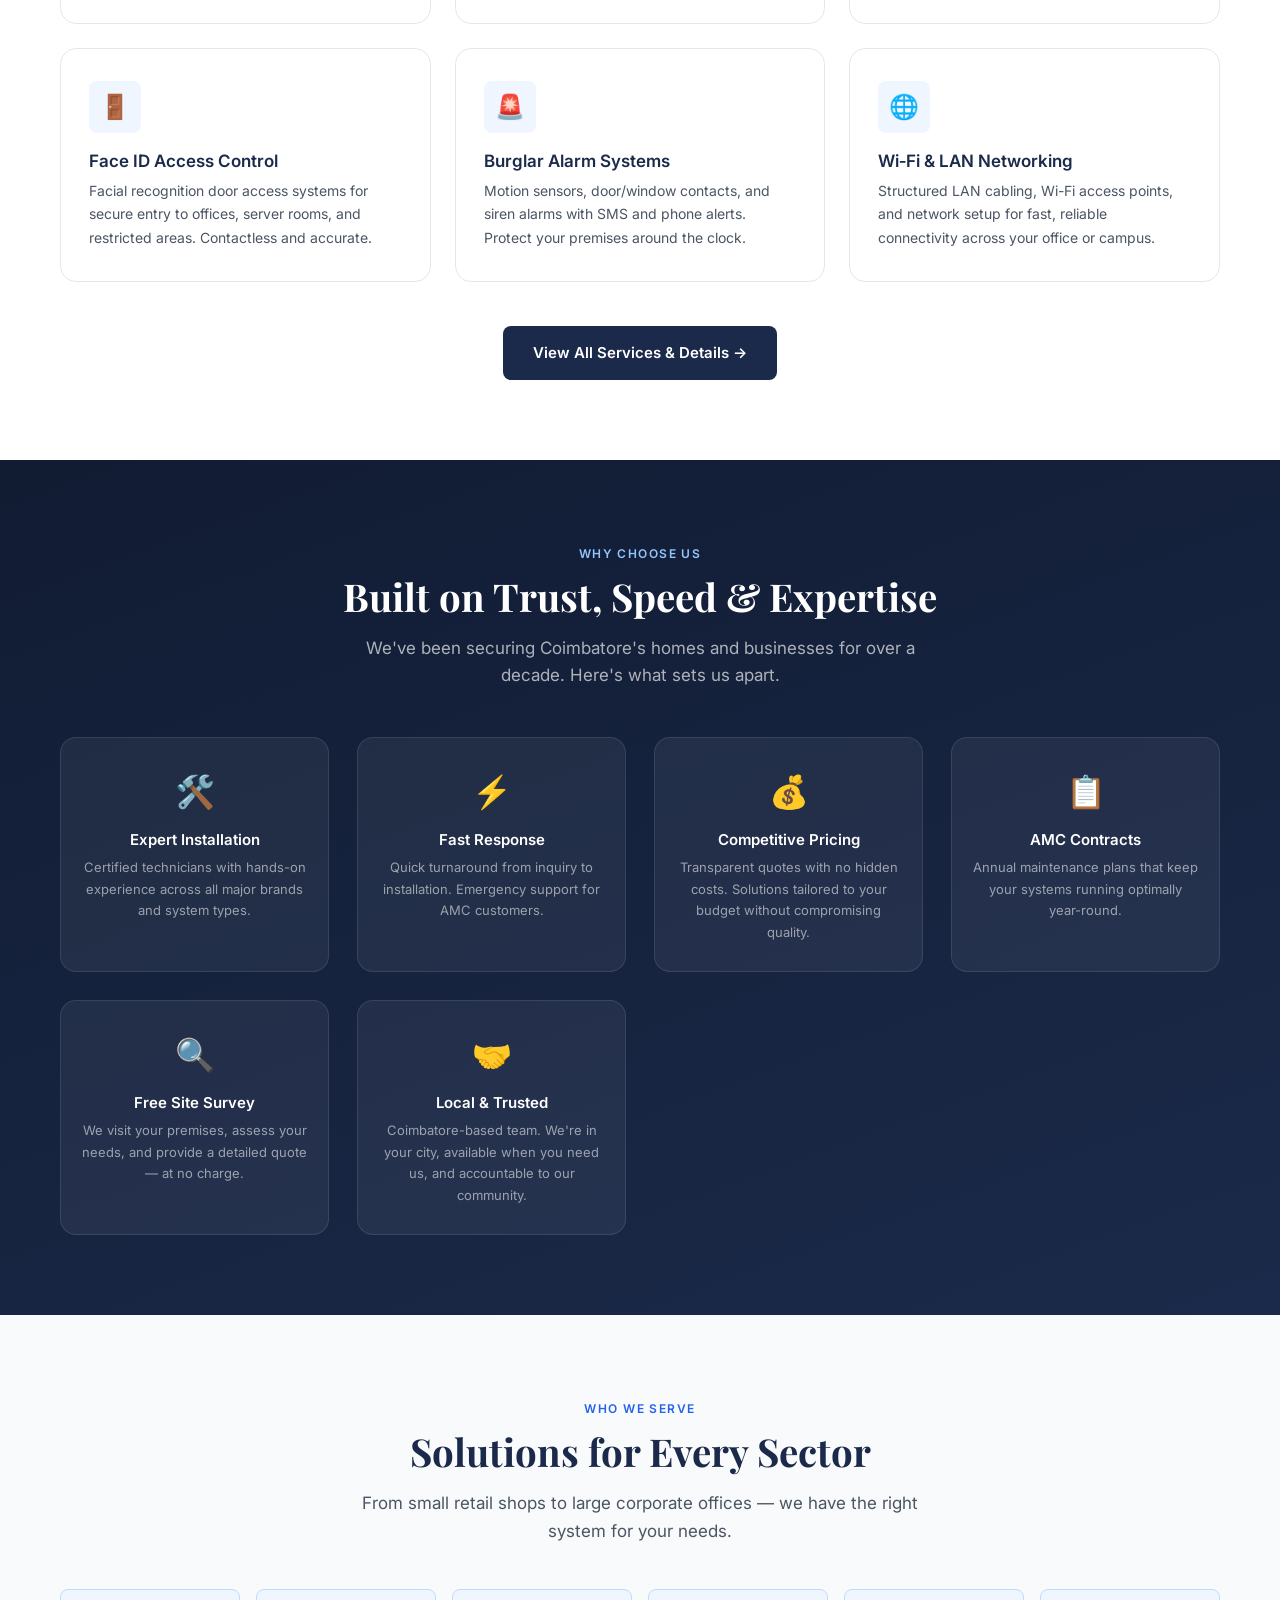
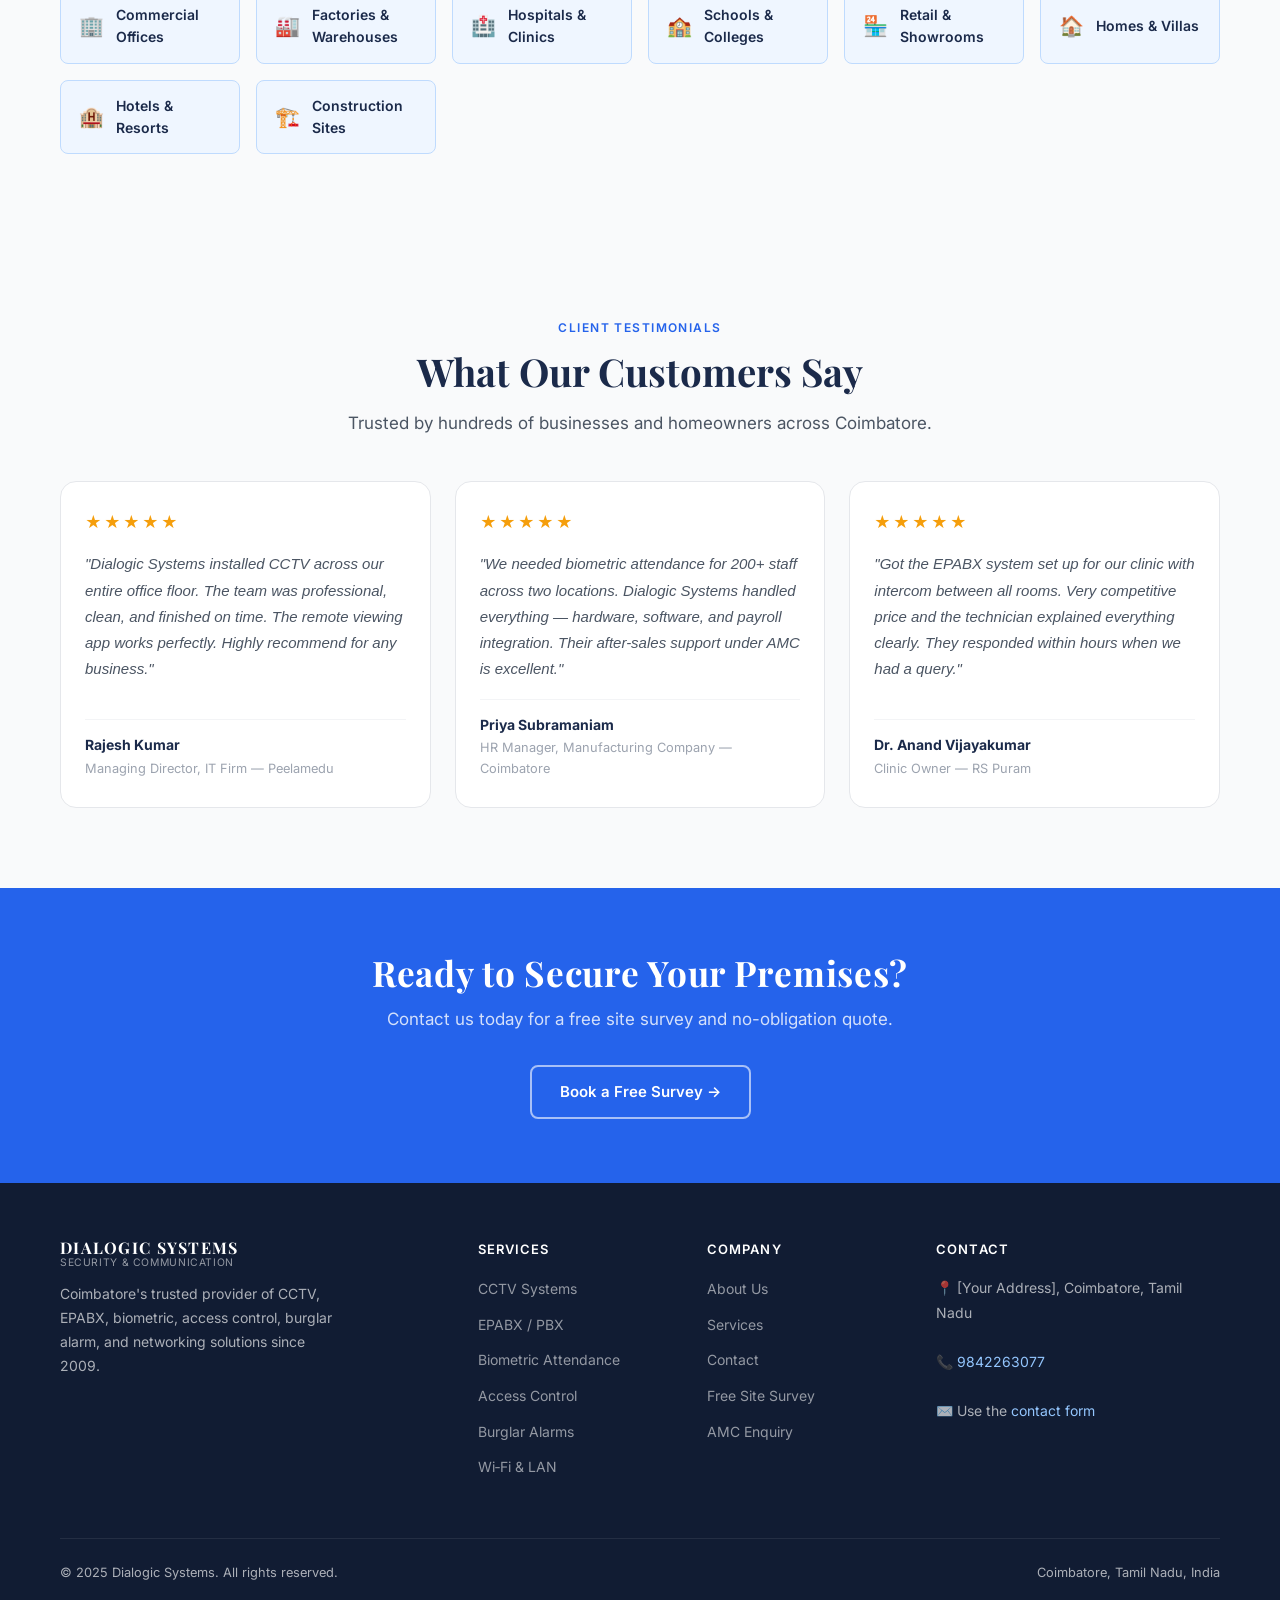
==== commit 2b9dc583: "Update to make the website more trustworthy" ====
--- a/index.html
+++ b/index.html
@@ -11,24 +11,21 @@
 </head>
 <body>
 
+<!-- ===== TOP BAR ===== -->
+<div class="topbar">
+  <div class="container topbar-inner">
+    <div class="topbar-left">
+      <span>📍 Coimbatore, Tamil Nadu</span>
+      <span>Mon–Sat: 9:00 AM – 6:30 PM</span>
+    </div>
+    <a href="tel:+919842263077" class="topbar-phone">📞 Call Us: 9842263077</a>
+  </div>
+</div>
+
 <!-- ===== NAVIGATION ===== -->
 <nav class="nav" role="navigation" aria-label="Main navigation">
   <div class="container nav-inner">
     <a href="index.html" class="nav-logo" aria-label="Dialogic Systems home">
-      <!-- Camera SVG icon -->
-      <svg class="nav-logo-icon" viewBox="0 0 40 40" fill="none" xmlns="http://www.w3.org/2000/svg" aria-hidden="true">
-        <rect width="40" height="40" rx="8" fill="rgba(255,255,255,0.1)"/>
-        <!-- camera body -->
-        <rect x="4" y="14" width="20" height="13" rx="3" fill="white"/>
-        <!-- lens -->
-        <circle cx="14" cy="20.5" r="4" fill="#1B2A4A"/>
-        <circle cx="14" cy="20.5" r="2" fill="#2563EB"/>
-        <!-- mount -->
-        <rect x="22" y="18" width="12" height="5" rx="2" fill="white"/>
-        <!-- stand -->
-        <rect x="9" y="27" width="3" height="4" rx="1" fill="white"/>
-        <rect x="5" y="30" width="11" height="2" rx="1" fill="white"/>
-      </svg>
       <div class="nav-logo-text">
         <span class="nav-logo-name">Dialogic Systems</span>
         <span class="nav-logo-tagline">Security &amp; Communication</span>
@@ -123,6 +120,23 @@
     </div>
   </div>
 </section>
+
+<!-- ===== BRANDS BAR ===== -->
+<div class="brands-bar" aria-label="Brands we work with">
+  <div class="container">
+    <p class="brands-label">Authorised dealer &amp; installer for leading brands</p>
+    <div class="brands-grid" role="list">
+      <div class="brand-pill" role="listitem">CP Plus</div>
+      <div class="brand-pill" role="listitem">Hikvision</div>
+      <div class="brand-pill" role="listitem">Dahua</div>
+      <div class="brand-pill" role="listitem">ZKTeco</div>
+      <div class="brand-pill" role="listitem">Panasonic</div>
+      <div class="brand-pill" role="listitem">Matrix</div>
+      <div class="brand-pill" role="listitem">Honeywell</div>
+      <div class="brand-pill" role="listitem">eSSL</div>
+    </div>
+  </div>
+</div>
 
 <!-- ===== TRUST BAR ===== -->
 <div class="trust-bar" aria-label="Key benefits">
@@ -260,6 +274,43 @@
       <div class="sector-pill" role="listitem"><span aria-hidden="true">🏠</span> Homes &amp; Villas</div>
       <div class="sector-pill" role="listitem"><span aria-hidden="true">🏨</span> Hotels &amp; Resorts</div>
       <div class="sector-pill" role="listitem"><span aria-hidden="true">🏗️</span> Construction Sites</div>
+    </div>
+  </div>
+</section>
+
+<!-- ===== TESTIMONIALS ===== -->
+<section class="section-pad bg-gray" aria-labelledby="testimonials-heading">
+  <div class="container">
+    <div class="text-center">
+      <span class="section-label">Client Testimonials</span>
+      <h2 id="testimonials-heading" class="section-title">What Our Customers Say</h2>
+      <p class="section-sub" style="margin-inline:auto;">Trusted by hundreds of businesses and homeowners across Coimbatore.</p>
+    </div>
+    <div class="testimonials-grid">
+      <div class="testimonial-card">
+        <div class="testimonial-stars" aria-label="5 out of 5 stars">★★★★★</div>
+        <p>"Dialogic Systems installed CCTV across our entire office floor. The team was professional, clean, and finished on time. The remote viewing app works perfectly. Highly recommend for any business."</p>
+        <div class="testimonial-author">
+          <div class="testimonial-name">Rajesh Kumar</div>
+          <div class="testimonial-role">Managing Director, IT Firm — Peelamedu</div>
+        </div>
+      </div>
+      <div class="testimonial-card">
+        <div class="testimonial-stars" aria-label="5 out of 5 stars">★★★★★</div>
+        <p>"We needed biometric attendance for 200+ staff across two locations. Dialogic Systems handled everything — hardware, software, and payroll integration. Their after-sales support under AMC is excellent."</p>
+        <div class="testimonial-author">
+          <div class="testimonial-name">Priya Subramaniam</div>
+          <div class="testimonial-role">HR Manager, Manufacturing Company — Coimbatore</div>
+        </div>
+      </div>
+      <div class="testimonial-card">
+        <div class="testimonial-stars" aria-label="5 out of 5 stars">★★★★★</div>
+        <p>"Got the EPABX system set up for our clinic with intercom between all rooms. Very competitive price and the technician explained everything clearly. They responded within hours when we had a query."</p>
+        <div class="testimonial-author">
+          <div class="testimonial-name">Dr. Anand Vijayakumar</div>
+          <div class="testimonial-role">Clinic Owner — RS Puram</div>
+        </div>
+      </div>
     </div>
   </div>
 </section>
@@ -315,7 +366,7 @@
         <address>
           <!-- REPLACE WITH REAL DETAILS -->
           📍 [Your Address], Coimbatore, Tamil Nadu<br/><br/>
-          📞 <a href="tel:+910000000000">[Phone Number]</a><br/><br/>
+          📞 <a href="tel:+919842263077">9842263077</a><br/><br/>
           ✉️ Use the <a href="contact.html">contact form</a>
         </address>
       </div>
@@ -328,6 +379,18 @@
   </div>
 </footer>
 
+<!-- ===== WHATSAPP FLOAT ===== -->
+<!-- REPLACE 919842263077 with your actual WhatsApp number (with country code, no +) -->
+<a href="https://wa.me/919842263077?text=Hello%2C%20I%27d%20like%20to%20enquire%20about%20your%20security%20systems."
+   class="whatsapp-float"
+   target="_blank"
+   rel="noopener noreferrer"
+   aria-label="Chat with us on WhatsApp">
+  <svg viewBox="0 0 32 32" fill="white" xmlns="http://www.w3.org/2000/svg" aria-hidden="true">
+    <path d="M16 2C8.268 2 2 8.268 2 16c0 2.417.637 4.68 1.75 6.64L2 30l7.55-1.72A13.94 13.94 0 0016 30c7.732 0 14-6.268 14-14S23.732 2 16 2zm0 2c6.627 0 12 5.373 12 12s-5.373 12-12 12c-2.1 0-4.07-.54-5.786-1.49l-.414-.24-4.486 1.02 1.05-4.37-.26-.43A11.94 11.94 0 014 16C4 9.373 9.373 4 16 4zm-2.406 5.82c-.22-.492-.45-.502-.658-.51-.17-.007-.364-.007-.558-.007-.193 0-.508.073-.774.366-.267.293-1.02 .996-1.02 2.428s1.044 2.816 1.19 3.012c.145.196 2.02 3.196 4.954 4.354 2.45.966 2.935.773 3.464.725.53-.048 1.71-.7 1.952-1.376.24-.676.24-1.255.168-1.376-.073-.12-.267-.193-.558-.34-.29-.146-1.71-.844-1.975-.94-.265-.097-.458-.145-.65.145-.193.29-.748.94-.916 1.134-.168.194-.337.218-.627.073-.29-.146-1.225-.452-2.333-1.44-.862-.77-1.444-1.72-1.613-2.01-.168-.29-.018-.448.127-.593.13-.13.29-.34.436-.508.145-.17.193-.29.29-.484.097-.194.048-.365-.025-.51-.073-.146-.638-1.564-.88-2.143z"/>
+  </svg>
+</a>
+
 <script src="js/main.js"></script>
 </body>
 </html>
--- a/css/style.css
+++ b/css/style.css
@@ -1103,6 +1103,157 @@
 .bg-gray { background: var(--gray-50); }
 .bg-sky  { background: var(--sky); }
 
+/* ---------- TOP BAR ---------- */
+.topbar {
+  background: var(--navy-dark);
+  border-bottom: 1px solid rgba(255,255,255,.08);
+  font-size: .8rem;
+  color: rgba(255,255,255,.6);
+}
+
+.topbar-inner {
+  display: flex;
+  align-items: center;
+  justify-content: space-between;
+  padding-block: 8px;
+  gap: 12px;
+  flex-wrap: wrap;
+}
+
+.topbar-left {
+  display: flex;
+  align-items: center;
+  gap: 20px;
+}
+
+.topbar-phone {
+  display: flex;
+  align-items: center;
+  gap: 6px;
+  color: #93C5FD;
+  font-weight: 600;
+  font-size: .8rem;
+  transition: color var(--transition);
+}
+.topbar-phone:hover { color: #BFDBFE; }
+
+/* ---------- WHATSAPP FLOAT ---------- */
+.whatsapp-float {
+  position: fixed;
+  bottom: 28px;
+  right: 28px;
+  z-index: 999;
+  width: 56px;
+  height: 56px;
+  background: #25D366;
+  border-radius: 50%;
+  display: flex;
+  align-items: center;
+  justify-content: center;
+  box-shadow: 0 4px 20px rgba(37,211,102,.45);
+  transition: transform var(--transition), box-shadow var(--transition);
+}
+.whatsapp-float:hover {
+  transform: scale(1.1);
+  box-shadow: 0 6px 28px rgba(37,211,102,.55);
+}
+.whatsapp-float svg { width: 30px; height: 30px; }
+
+/* ---------- BRANDS BAR ---------- */
+.brands-bar {
+  background: var(--white);
+  border-top: 1px solid #E5E7EB;
+  border-bottom: 1px solid #E5E7EB;
+  padding-block: 36px;
+}
+
+.brands-label {
+  text-align: center;
+  font-size: .75rem;
+  font-weight: 600;
+  letter-spacing: .1em;
+  text-transform: uppercase;
+  color: var(--gray-400);
+  margin-bottom: 24px;
+}
+
+.brands-grid {
+  display: flex;
+  flex-wrap: wrap;
+  justify-content: center;
+  gap: 12px;
+}
+
+.brand-pill {
+  background: var(--gray-50);
+  border: 1.5px solid #E5E7EB;
+  border-radius: var(--radius);
+  padding: 10px 22px;
+  font-size: .875rem;
+  font-weight: 700;
+  color: var(--navy);
+  letter-spacing: .04em;
+  transition: border-color var(--transition), background var(--transition);
+}
+.brand-pill:hover {
+  background: var(--sky);
+  border-color: #BFDBFE;
+}
+
+/* ---------- TESTIMONIALS ---------- */
+.testimonials-grid {
+  display: grid;
+  grid-template-columns: repeat(auto-fill, minmax(300px, 1fr));
+  gap: 24px;
+  margin-top: 44px;
+}
+
+.testimonial-card {
+  background: var(--white);
+  border: 1px solid #E5E7EB;
+  border-radius: var(--radius-lg);
+  padding: 28px 24px;
+  display: flex;
+  flex-direction: column;
+  gap: 16px;
+  transition: box-shadow var(--transition), transform var(--transition);
+}
+.testimonial-card:hover {
+  box-shadow: var(--shadow-md);
+  transform: translateY(-3px);
+}
+
+.testimonial-stars {
+  color: #F59E0B;
+  font-size: 1rem;
+  letter-spacing: 2px;
+}
+
+.testimonial-card > p {
+  font-size: .9375rem;
+  color: var(--gray-600);
+  line-height: 1.75;
+  font-style: italic;
+  flex: 1;
+}
+
+.testimonial-author {
+  border-top: 1px solid #F3F4F6;
+  padding-top: 14px;
+}
+
+.testimonial-name {
+  font-size: .875rem;
+  font-weight: 700;
+  color: var(--navy);
+}
+
+.testimonial-role {
+  font-size: .8rem;
+  color: var(--gray-400);
+  margin-top: 2px;
+}
+
 /* ---------- RESPONSIVE ---------- */
 @media (max-width: 900px) {
   .hero-inner        { grid-template-columns: 1fr; }
@@ -1115,6 +1266,8 @@
 }
 
 @media (max-width: 640px) {
+  .topbar-left    { display: none; }
+  .topbar-inner   { justify-content: center; }
   .section-pad    { padding-block: 56px; }
   .nav-links      { display: none; }
   .nav-burger     { display: flex; }
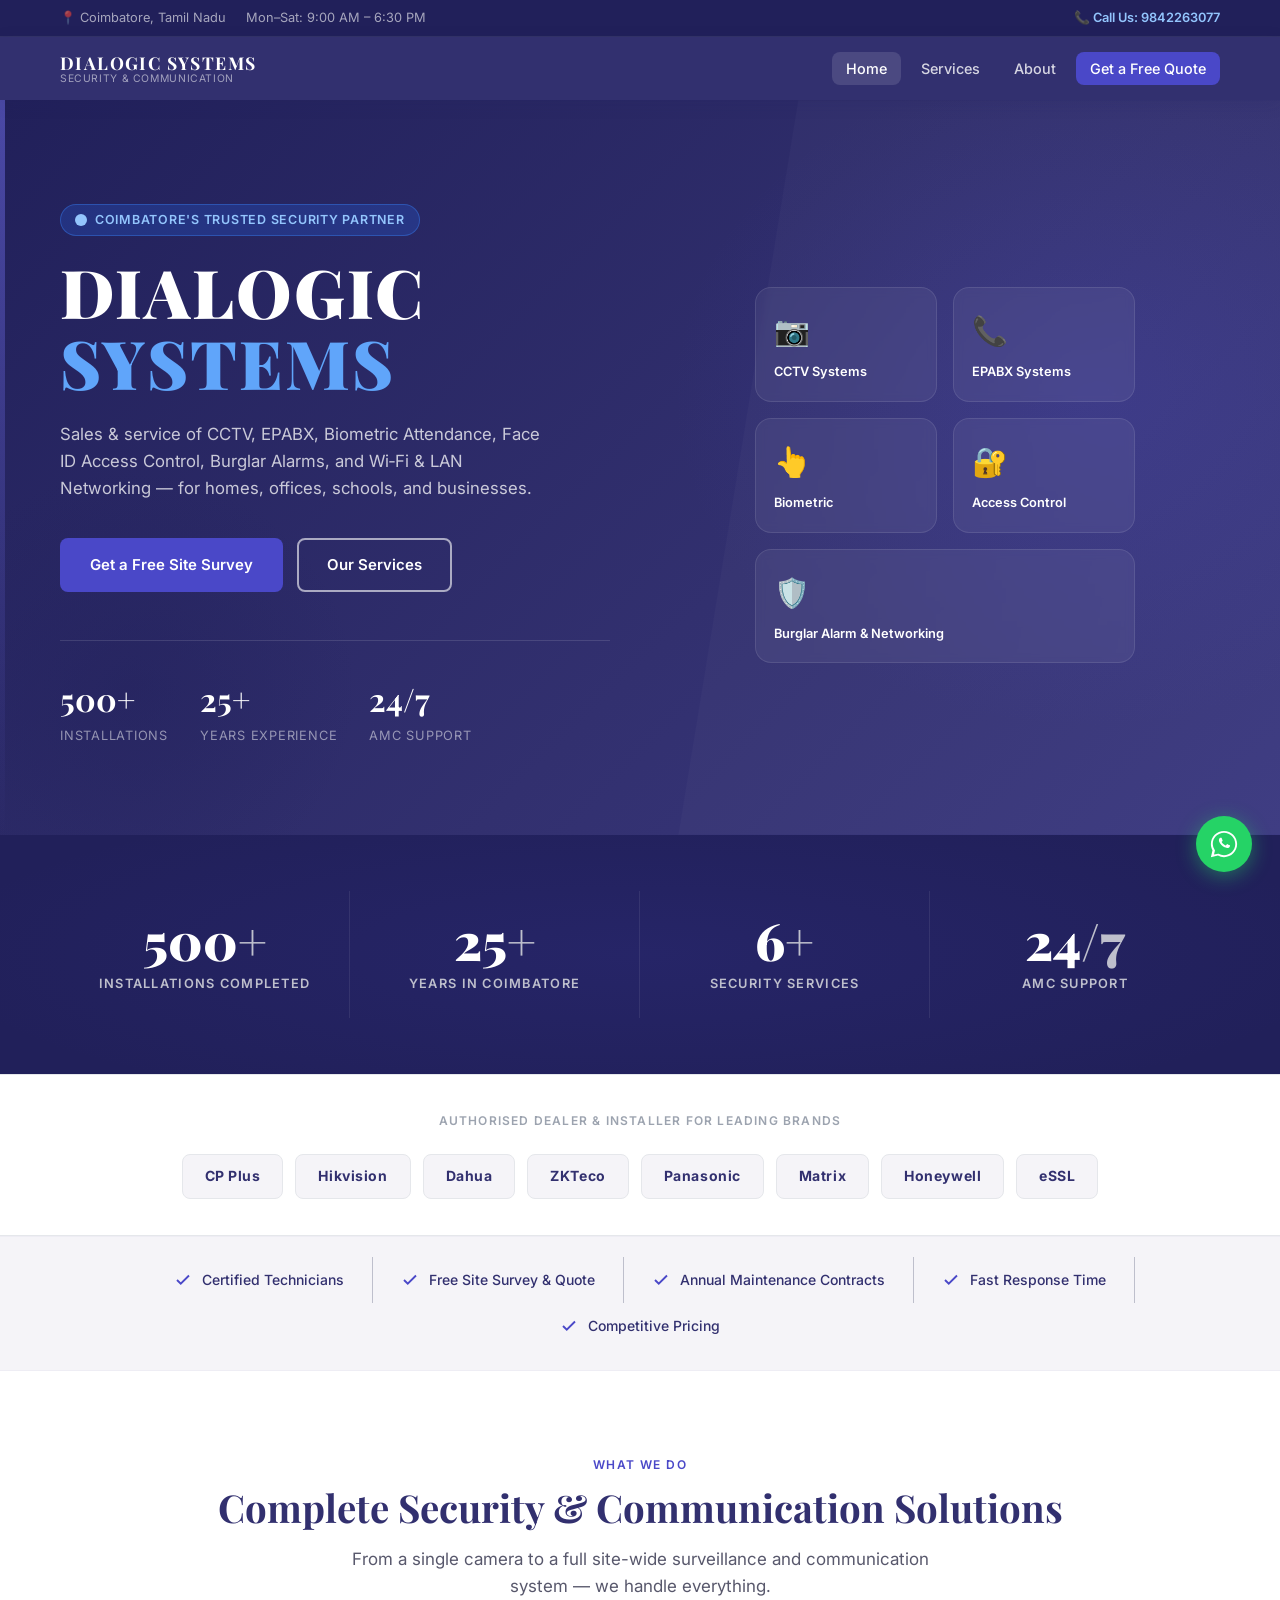
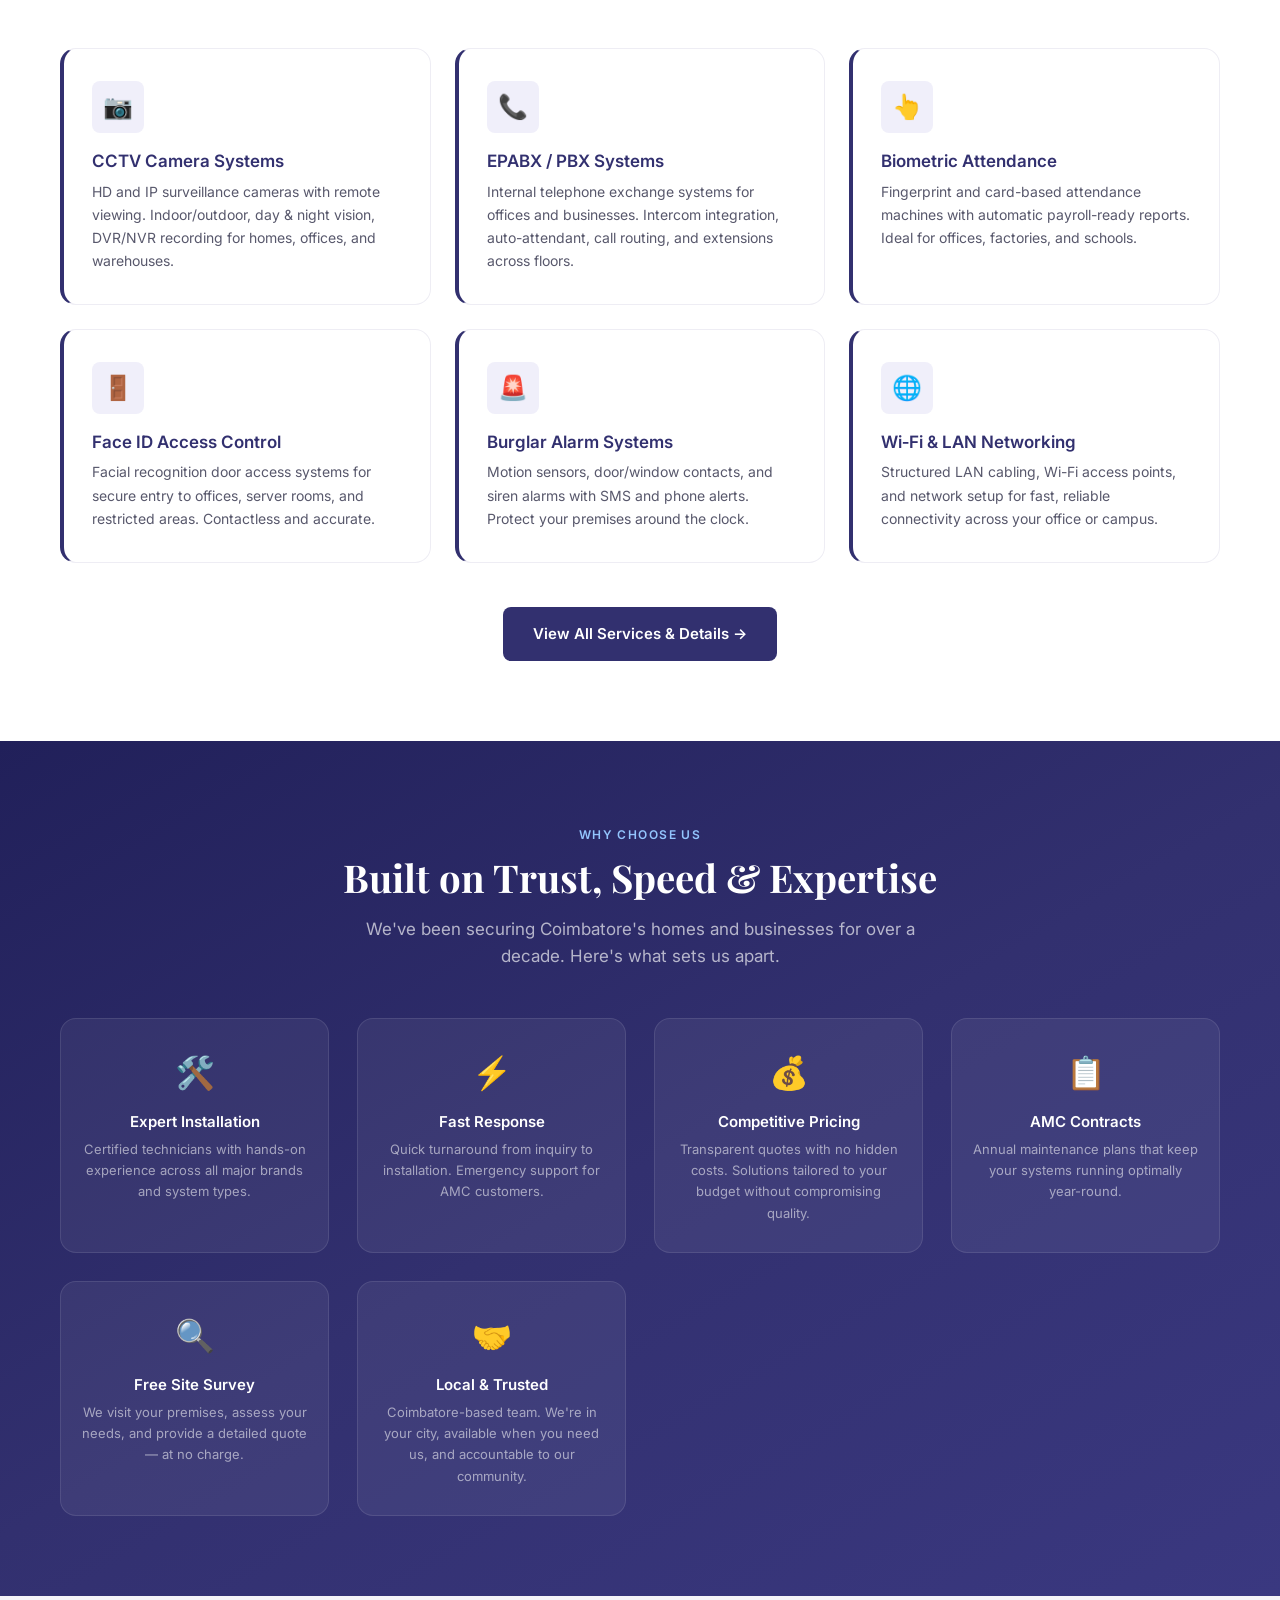
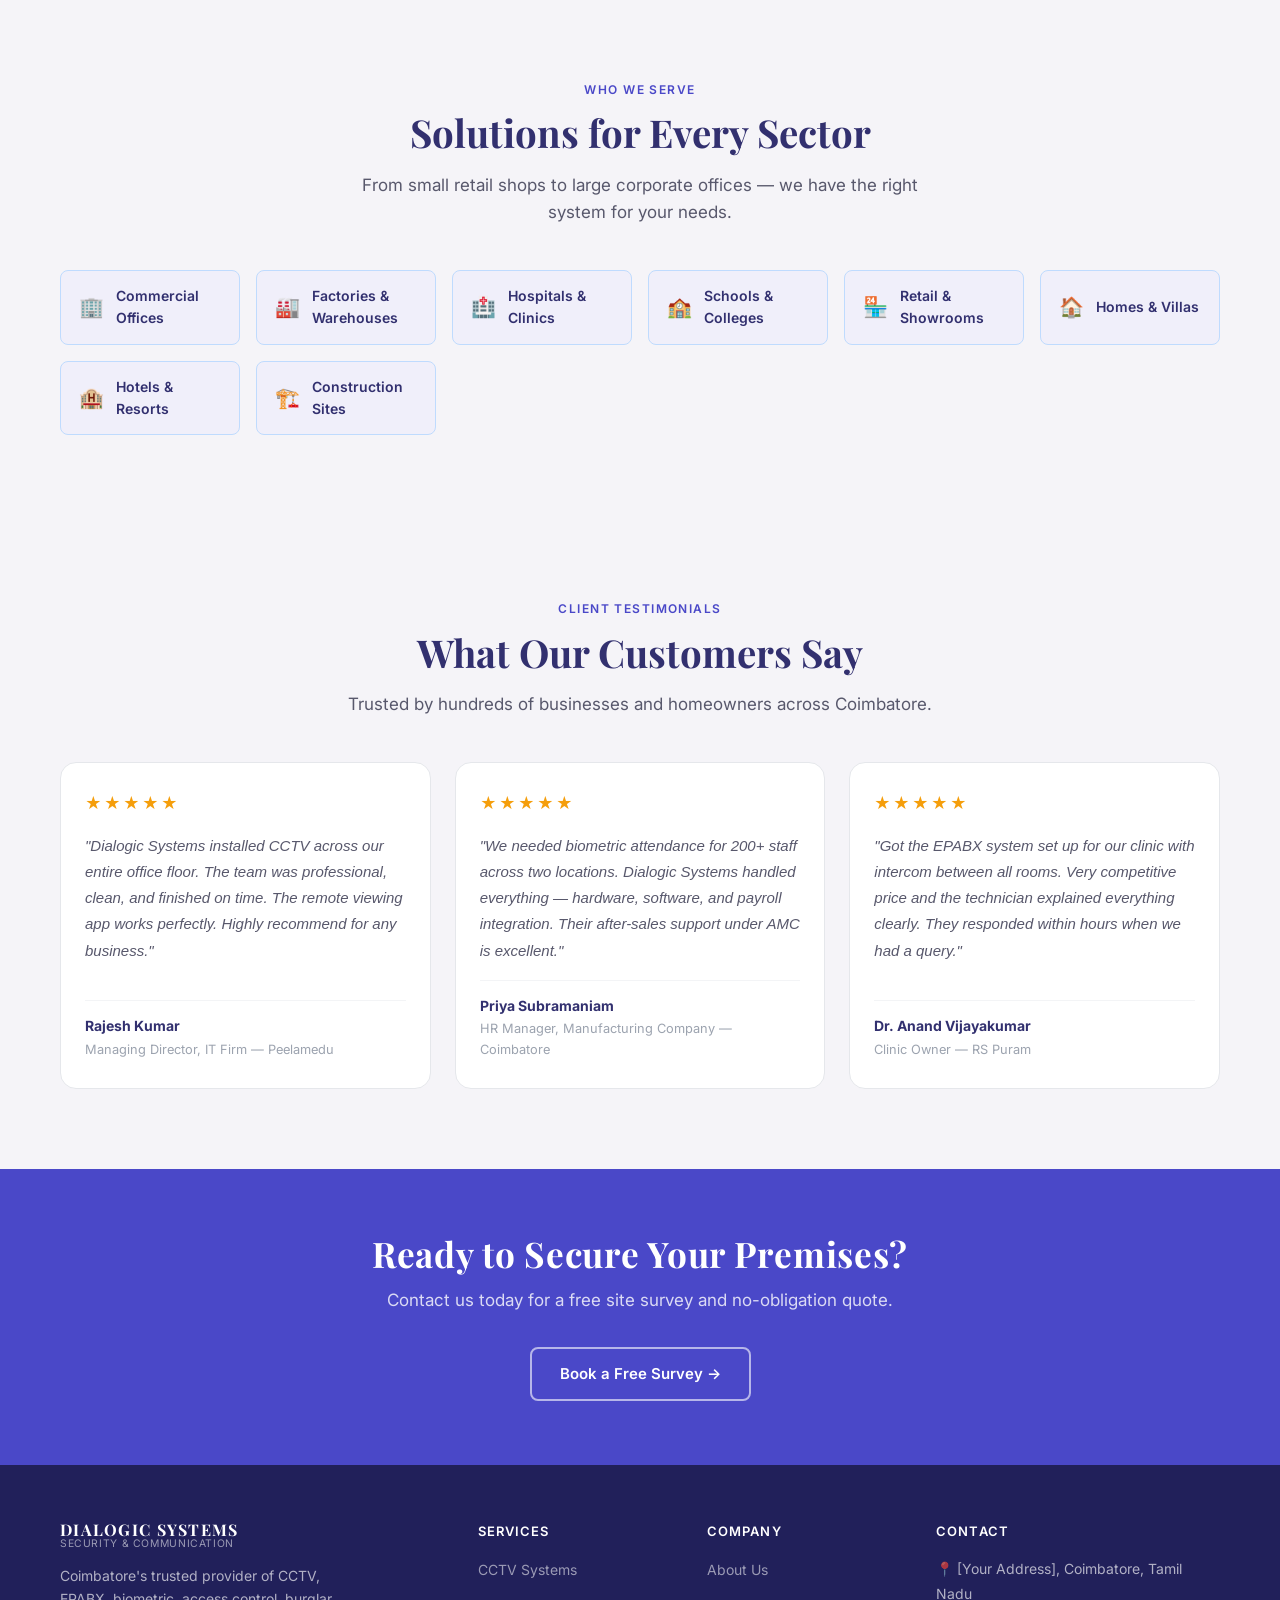
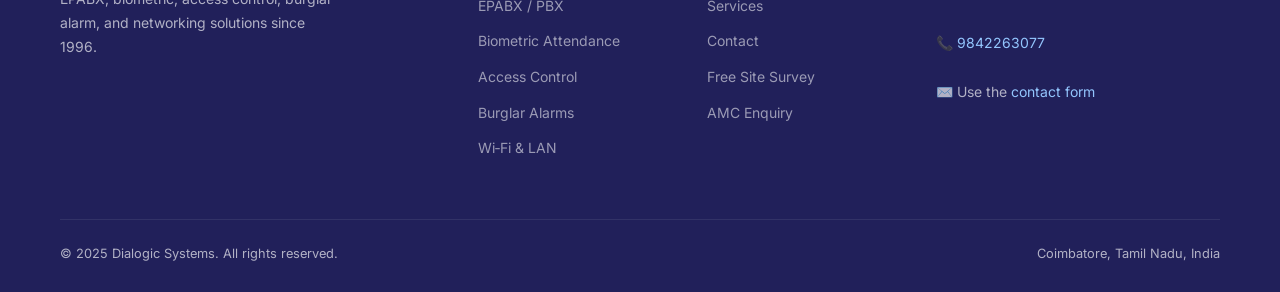
==== commit 88bb44db: "style update" ====
--- a/index.html
+++ b/index.html
@@ -54,6 +54,7 @@
 
 <!-- ===== HERO ===== -->
 <section class="hero" aria-labelledby="hero-heading">
+  <div class="hero-line-accent" aria-hidden="true"></div>
   <div class="container hero-inner">
     <div class="hero-content">
       <div class="hero-badge">
@@ -83,7 +84,7 @@
           <div class="hero-stat-label">Installations</div>
         </div>
         <div role="listitem">
-          <div class="hero-stat-num">15+</div>
+          <div class="hero-stat-num">25+</div>
           <div class="hero-stat-label">Years Experience</div>
         </div>
         <div role="listitem">
@@ -120,6 +121,30 @@
     </div>
   </div>
 </section>
+
+<!-- ===== STATS STRIP ===== -->
+<div class="stats-strip" aria-label="Company statistics">
+  <div class="container">
+    <div class="stats-strip-grid" role="list">
+      <div class="stat-block" role="listitem">
+        <div class="stat-block-num">500<span>+</span></div>
+        <div class="stat-block-label">Installations Completed</div>
+      </div>
+      <div class="stat-block" role="listitem">
+        <div class="stat-block-num">25<span>+</span></div>
+        <div class="stat-block-label">Years in Coimbatore</div>
+      </div>
+      <div class="stat-block" role="listitem">
+        <div class="stat-block-num">6<span>+</span></div>
+        <div class="stat-block-label">Security Services</div>
+      </div>
+      <div class="stat-block" role="listitem">
+        <div class="stat-block-num">24<span>/7</span></div>
+        <div class="stat-block-label">AMC Support</div>
+      </div>
+    </div>
+  </div>
+</div>
 
 <!-- ===== BRANDS BAR ===== -->
 <div class="brands-bar" aria-label="Brands we work with">
@@ -335,7 +360,7 @@
             <span class="nav-logo-tagline">Security &amp; Communication</span>
           </div>
         </div>
-        <p>Coimbatore's trusted provider of CCTV, EPABX, biometric, access control, burglar alarm, and networking solutions since 2009.</p>
+        <p>Coimbatore's trusted provider of CCTV, EPABX, biometric, access control, burglar alarm, and networking solutions since 1996.</p>
       </div>
 
       <div class="footer-col">
--- a/css/style.css
+++ b/css/style.css
@@ -7,20 +7,23 @@
 
 /* ---------- CSS Variables ---------- */
 :root {
-  --navy:       #1B2A4A;
-  --navy-dark:  #111C33;
-  --blue:       #2563EB;
-  --blue-light: #3B82F6;
-  --sky:        #EFF6FF;
+  --navy:       #32306F;
+  --navy-dark:  #21205A;
+  --slate:      #58586C;
+  --silver:     #BEBFCC;
+  --blue:       #4A48C8;
+  --blue-light: #6664D8;
+  --sky:        #F0EFFA;
+  --off-white:  #F5F4F8;
   --white:      #FFFFFF;
-  --gray-50:    #F9FAFB;
-  --gray-100:   #F3F4F6;
+  --gray-50:    #F5F4F8;
+  --gray-100:   #EEEDF4;
   --gray-400:   #9CA3AF;
-  --gray-600:   #4B5563;
-  --gray-800:   #1F2937;
-  --shadow-sm:  0 1px 3px rgba(0,0,0,.1);
-  --shadow-md:  0 4px 16px rgba(0,0,0,.12);
-  --shadow-lg:  0 8px 32px rgba(0,0,0,.15);
+  --gray-600:   #58586C;
+  --gray-800:   #21205A;
+  --shadow-sm:  0 1px 3px rgba(33,32,90,.1);
+  --shadow-md:  0 4px 16px rgba(33,32,90,.12);
+  --shadow-lg:  0 8px 32px rgba(33,32,90,.18);
   --radius:     8px;
   --radius-lg:  16px;
   --transition: 0.25s ease;
@@ -234,9 +237,9 @@
 
 /* ---------- HERO ---------- */
 .hero {
-  background: linear-gradient(135deg, var(--navy-dark) 0%, var(--navy) 50%, #1e3a7a 100%);
-  color: var(--white);
-  padding-block: 96px 80px;
+  background: linear-gradient(135deg, var(--navy-dark) 0%, var(--navy) 60%, #3a3880 100%);
+  color: var(--white);
+  padding-block: 104px 88px;
   position: relative;
   overflow: hidden;
 }
@@ -246,22 +249,33 @@
   position: absolute;
   inset: 0;
   background:
-    radial-gradient(ellipse 60% 80% at 80% 50%, rgba(37,99,235,.18) 0%, transparent 70%);
+    radial-gradient(ellipse 50% 70% at 85% 40%, rgba(74,72,200,.22) 0%, transparent 65%),
+    radial-gradient(ellipse 30% 50% at 10% 80%, rgba(33,32,90,.4) 0%, transparent 60%);
   pointer-events: none;
 }
 
-/* Decorative diagonal shape mimicking logo */
+/* Decorative diagonal shape */
 .hero::after {
   content: '';
   position: absolute;
-  right: -8%;
-  top: 50%;
-  transform: translateY(-50%);
-  width: 55%;
-  height: 140%;
-  background: rgba(255,255,255,.03);
-  clip-path: polygon(20% 0%, 100% 0%, 100% 100%, 0% 100%);
+  right: -5%;
+  top: 0;
+  width: 52%;
+  height: 100%;
+  background: rgba(255,255,255,.025);
+  clip-path: polygon(18% 0%, 100% 0%, 100% 100%, 0% 100%);
   pointer-events: none;
+}
+
+/* Decorative line accent */
+.hero-line-accent {
+  position: absolute;
+  top: 0;
+  left: 0;
+  width: 5px;
+  height: 100%;
+  background: linear-gradient(180deg, var(--blue-light), transparent);
+  opacity: .6;
 }
 
 .hero-inner {
@@ -291,12 +305,12 @@
 
 .hero-title {
   font-family: 'Playfair Display', Georgia, serif;
-  font-size: clamp(2.2rem, 4.5vw, 3.4rem);
+  font-size: clamp(2.6rem, 5.5vw, 4.2rem);
   font-weight: 900;
-  line-height: 1.1;
-  margin-bottom: 20px;
+  line-height: 1.05;
+  margin-bottom: 24px;
   text-transform: uppercase;
-  letter-spacing: .04em;
+  letter-spacing: .03em;
 }
 
 .hero-title span { color: #60A5FA; }
@@ -372,11 +386,62 @@
 
 .hero-card.span-2 { grid-column: span 2; }
 
+/* ---------- STATS STRIP ---------- */
+.stats-strip {
+  background: var(--navy-dark);
+  padding-block: 56px;
+  position: relative;
+  overflow: hidden;
+}
+
+.stats-strip::before {
+  content: '';
+  position: absolute;
+  inset: 0;
+  background: radial-gradient(ellipse 80% 100% at 50% 50%, rgba(74,72,200,.12) 0%, transparent 70%);
+  pointer-events: none;
+}
+
+.stats-strip-grid {
+  position: relative;
+  display: grid;
+  grid-template-columns: repeat(4, 1fr);
+  gap: 0;
+}
+
+.stat-block {
+  text-align: center;
+  padding: 24px 20px;
+  border-right: 1px solid rgba(255,255,255,.08);
+}
+.stat-block:last-child { border-right: none; }
+
+.stat-block-num {
+  font-family: 'Playfair Display', Georgia, serif;
+  font-size: clamp(2.4rem, 4vw, 3.5rem);
+  font-weight: 900;
+  color: var(--white);
+  line-height: 1;
+  margin-bottom: 8px;
+}
+
+.stat-block-num span {
+  color: var(--silver);
+}
+
+.stat-block-label {
+  font-size: .8rem;
+  font-weight: 600;
+  color: var(--silver);
+  text-transform: uppercase;
+  letter-spacing: .1em;
+}
+
 /* ---------- TRUST BAR ---------- */
 .trust-bar {
-  background: var(--sky);
-  border-top: 1px solid #DBEAFE;
-  border-bottom: 1px solid #DBEAFE;
+  background: var(--off-white);
+  border-top: 1px solid var(--gray-100);
+  border-bottom: 1px solid var(--gray-100);
 }
 
 .trust-bar-inner {
@@ -393,7 +458,7 @@
   align-items: center;
   gap: 10px;
   padding: 12px 28px;
-  border-right: 1px solid #BFDBFE;
+  border-right: 1px solid var(--silver);
   font-size: .875rem;
   font-weight: 500;
   color: var(--navy);
@@ -412,15 +477,16 @@
 
 .service-card {
   background: var(--white);
-  border: 1px solid #E5E7EB;
+  border: 1px solid var(--gray-100);
+  border-left: 4px solid var(--navy);
   border-radius: var(--radius-lg);
   padding: 32px 28px;
-  transition: box-shadow var(--transition), transform var(--transition), border-color var(--transition);
+  transition: box-shadow var(--transition), transform var(--transition), border-left-color var(--transition);
 }
 .service-card:hover {
   box-shadow: var(--shadow-lg);
   transform: translateY(-4px);
-  border-color: #BFDBFE;
+  border-left-color: var(--blue);
 }
 
 .service-card-icon {
@@ -455,7 +521,7 @@
 
 /* ---------- WHY US ---------- */
 .why-us {
-  background: linear-gradient(160deg, var(--navy-dark) 0%, var(--navy) 100%);
+  background: linear-gradient(150deg, var(--navy-dark) 0%, var(--navy) 50%, #3a3880 100%);
   color: var(--white);
 }
 
@@ -1265,7 +1331,15 @@
   .footer-grid       { grid-template-columns: 1fr 1fr; }
 }
 
+@media (max-width: 900px) {
+  .stats-strip-grid { grid-template-columns: repeat(2, 1fr); }
+  .stat-block:nth-child(2) { border-right: none; }
+}
+
 @media (max-width: 640px) {
+  .stats-strip-grid { grid-template-columns: repeat(2, 1fr); }
+  .stat-block { border-right: none; border-bottom: 1px solid rgba(255,255,255,.08); }
+  .stat-block:nth-last-child(-n+2) { border-bottom: none; }
   .topbar-left    { display: none; }
   .topbar-inner   { justify-content: center; }
   .section-pad    { padding-block: 56px; }
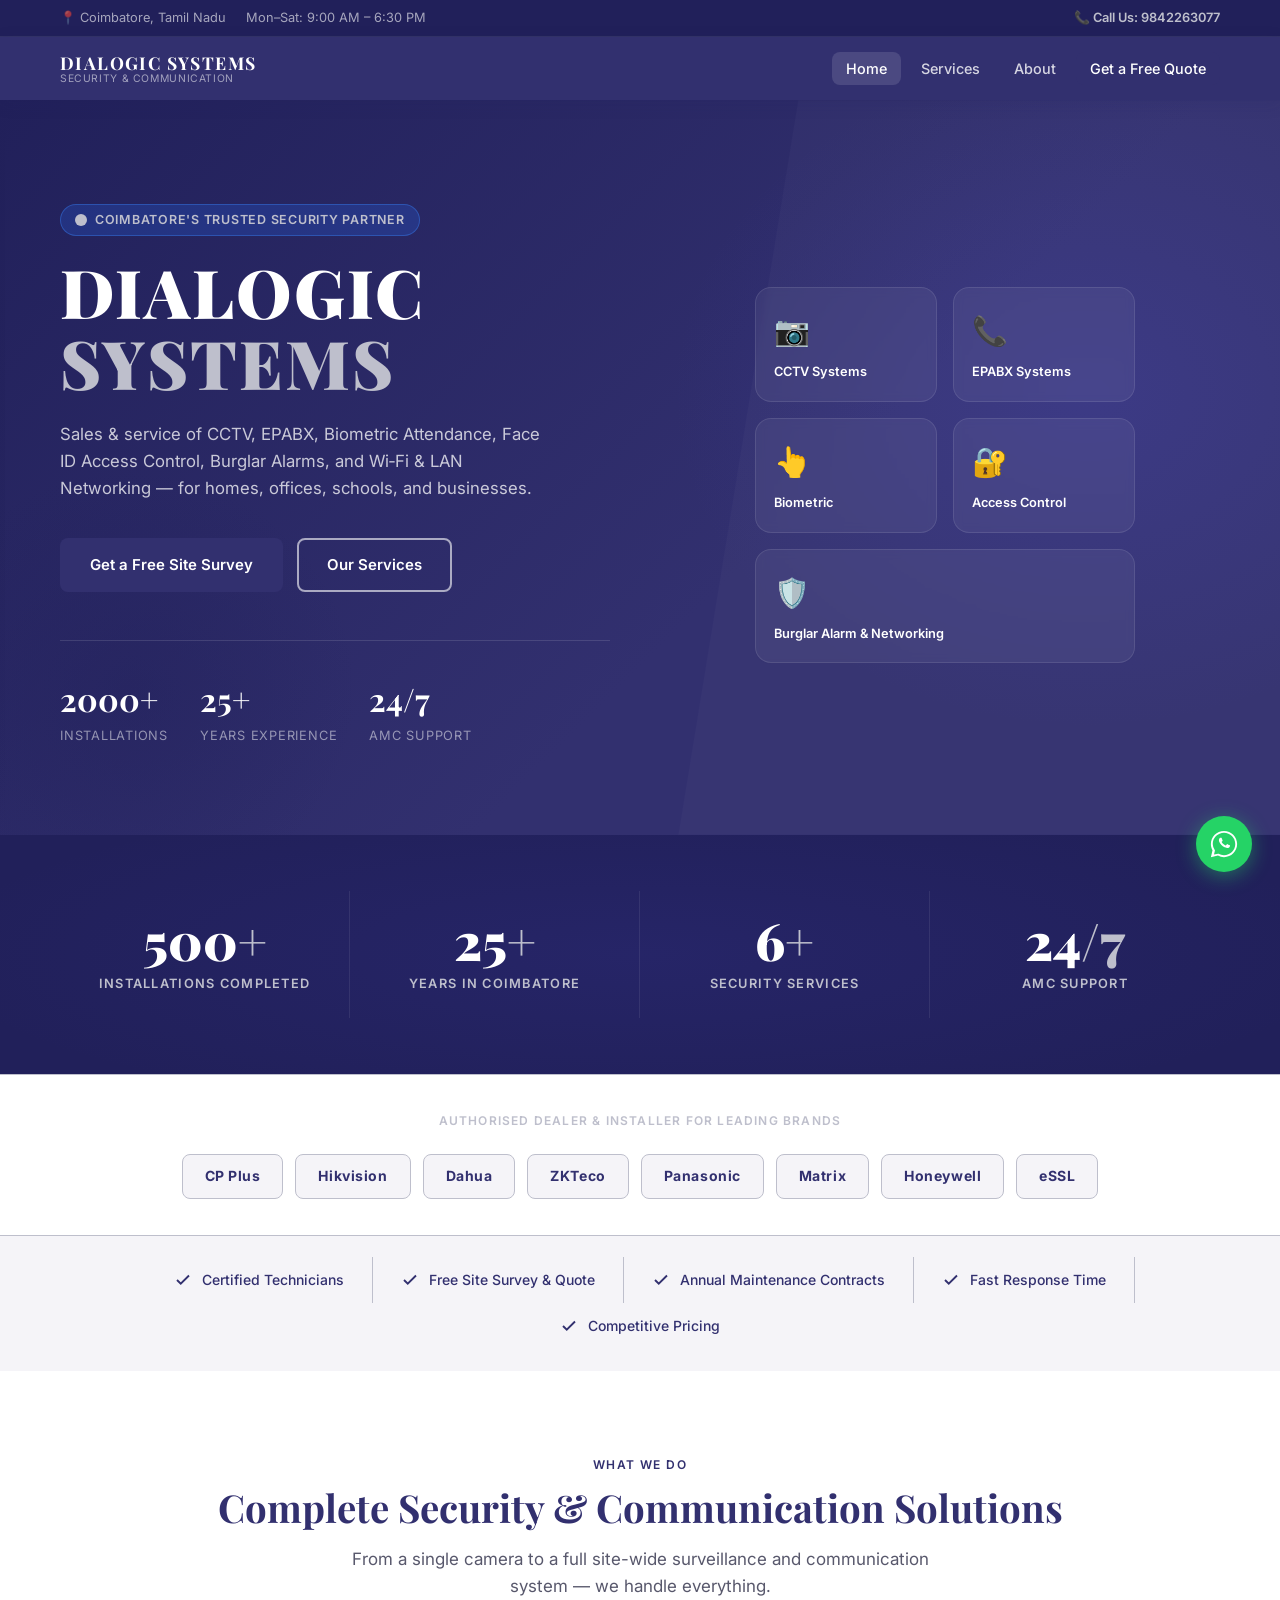
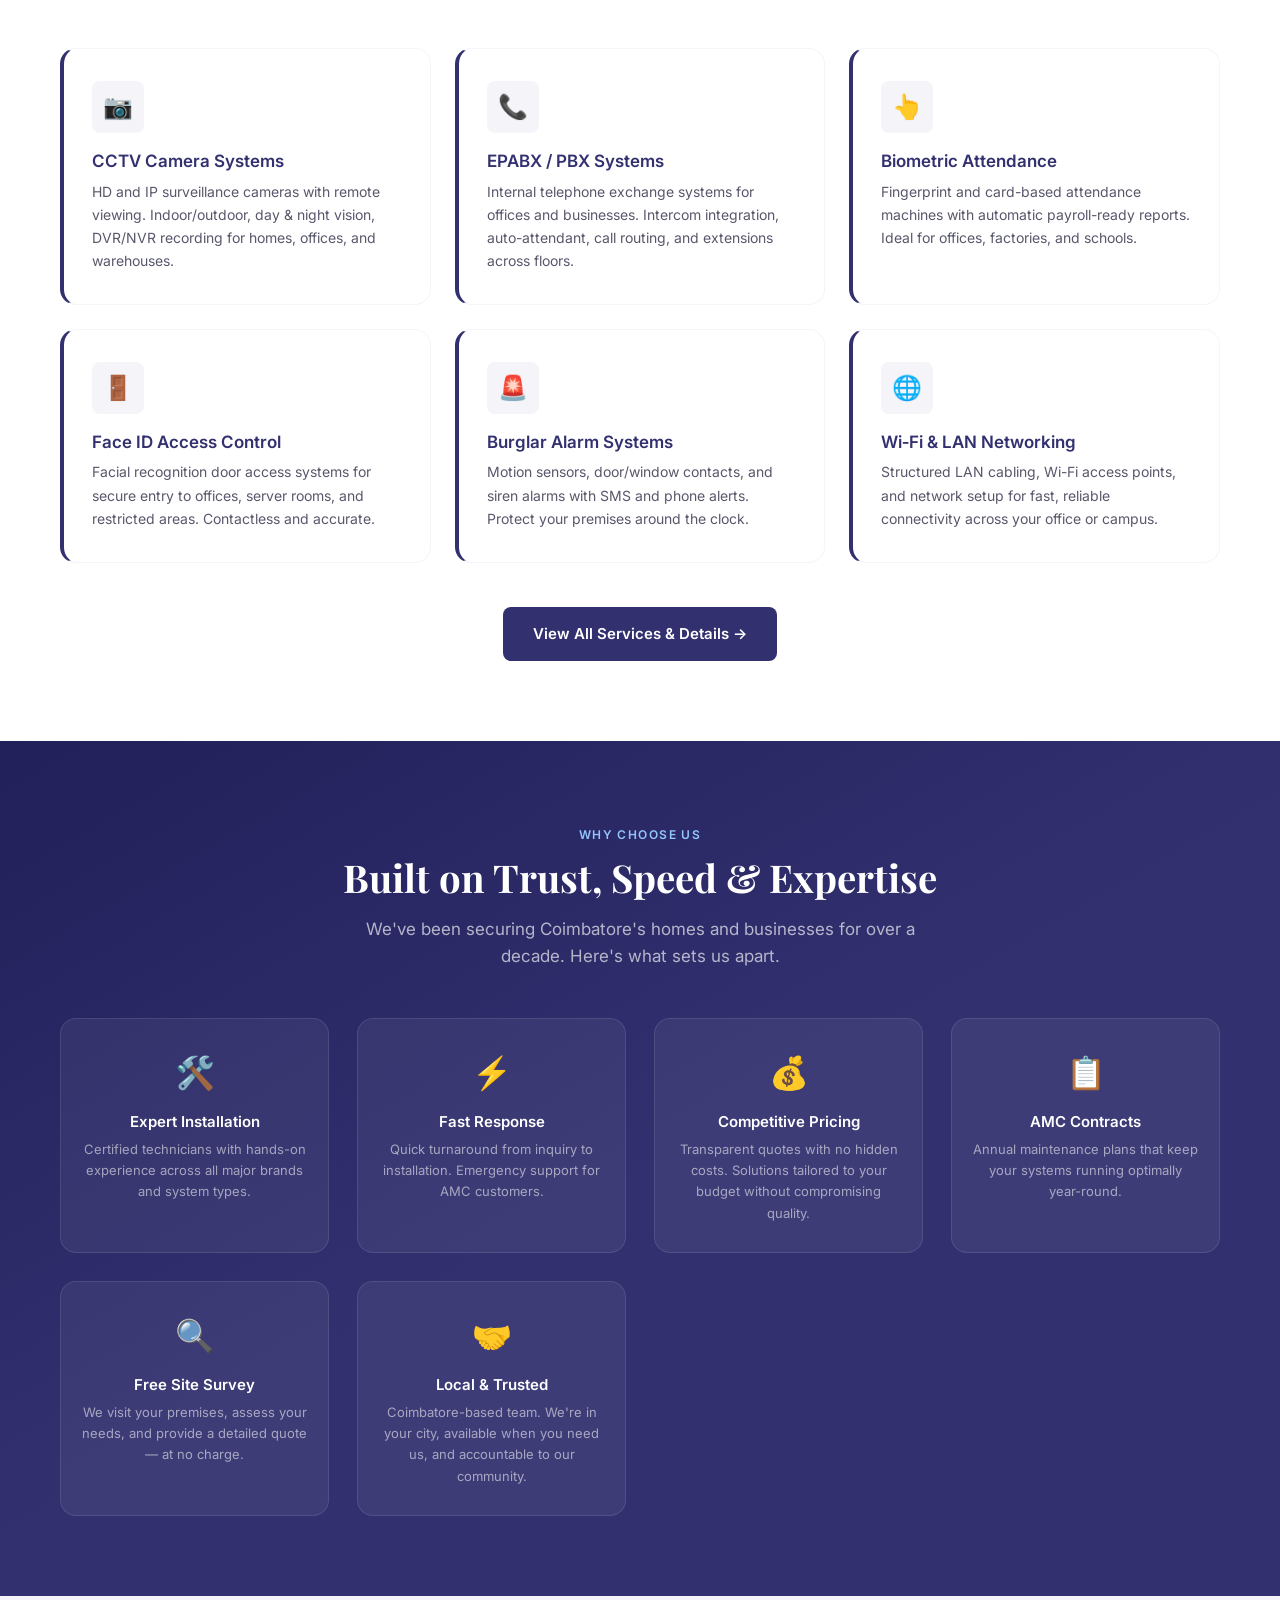
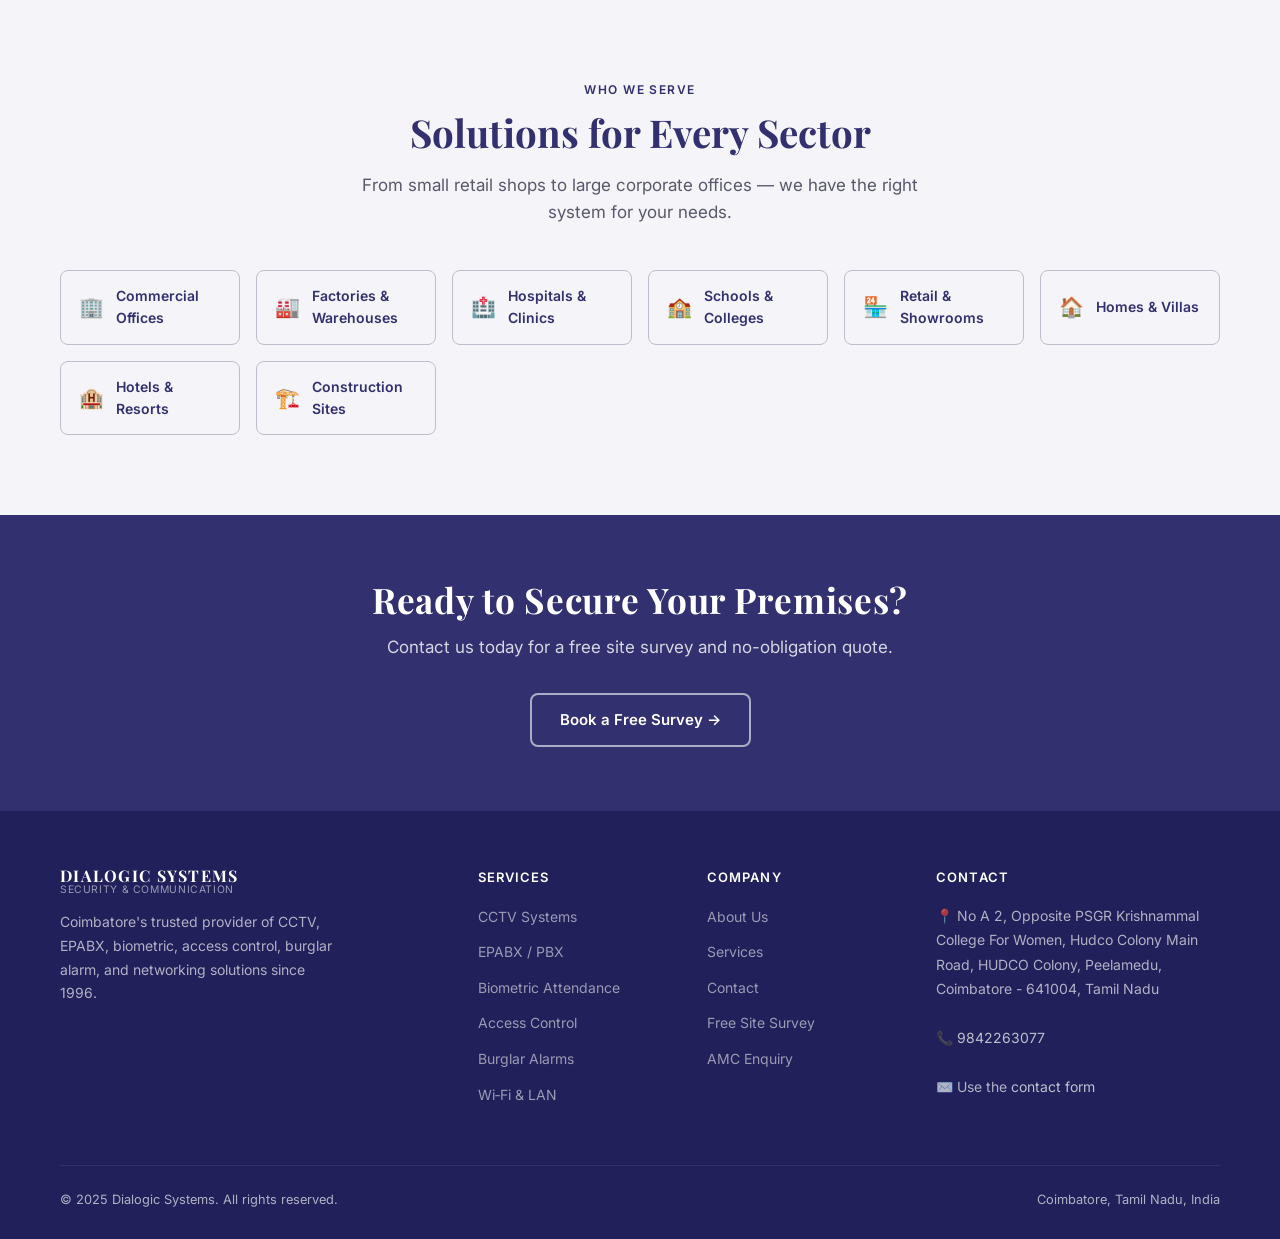
==== commit 8301e728: "Update index.html" ====
--- a/index.html
+++ b/index.html
@@ -80,7 +80,7 @@
 
       <div class="hero-stats" role="list" aria-label="Company highlights">
         <div role="listitem">
-          <div class="hero-stat-num">500+</div>
+          <div class="hero-stat-num">2000+</div>
           <div class="hero-stat-label">Installations</div>
         </div>
         <div role="listitem">
@@ -303,43 +303,6 @@
   </div>
 </section>
 
-<!-- ===== TESTIMONIALS ===== -->
-<section class="section-pad bg-gray" aria-labelledby="testimonials-heading">
-  <div class="container">
-    <div class="text-center">
-      <span class="section-label">Client Testimonials</span>
-      <h2 id="testimonials-heading" class="section-title">What Our Customers Say</h2>
-      <p class="section-sub" style="margin-inline:auto;">Trusted by hundreds of businesses and homeowners across Coimbatore.</p>
-    </div>
-    <div class="testimonials-grid">
-      <div class="testimonial-card">
-        <div class="testimonial-stars" aria-label="5 out of 5 stars">★★★★★</div>
-        <p>"Dialogic Systems installed CCTV across our entire office floor. The team was professional, clean, and finished on time. The remote viewing app works perfectly. Highly recommend for any business."</p>
-        <div class="testimonial-author">
-          <div class="testimonial-name">Rajesh Kumar</div>
-          <div class="testimonial-role">Managing Director, IT Firm — Peelamedu</div>
-        </div>
-      </div>
-      <div class="testimonial-card">
-        <div class="testimonial-stars" aria-label="5 out of 5 stars">★★★★★</div>
-        <p>"We needed biometric attendance for 200+ staff across two locations. Dialogic Systems handled everything — hardware, software, and payroll integration. Their after-sales support under AMC is excellent."</p>
-        <div class="testimonial-author">
-          <div class="testimonial-name">Priya Subramaniam</div>
-          <div class="testimonial-role">HR Manager, Manufacturing Company — Coimbatore</div>
-        </div>
-      </div>
-      <div class="testimonial-card">
-        <div class="testimonial-stars" aria-label="5 out of 5 stars">★★★★★</div>
-        <p>"Got the EPABX system set up for our clinic with intercom between all rooms. Very competitive price and the technician explained everything clearly. They responded within hours when we had a query."</p>
-        <div class="testimonial-author">
-          <div class="testimonial-name">Dr. Anand Vijayakumar</div>
-          <div class="testimonial-role">Clinic Owner — RS Puram</div>
-        </div>
-      </div>
-    </div>
-  </div>
-</section>
-
 <!-- ===== CTA BANNER ===== -->
 <section class="cta-banner" aria-labelledby="cta-heading">
   <div class="container">
@@ -389,8 +352,7 @@
       <div class="footer-col">
         <h4>Contact</h4>
         <address>
-          <!-- REPLACE WITH REAL DETAILS -->
-          📍 [Your Address], Coimbatore, Tamil Nadu<br/><br/>
+          📍 No A 2, Opposite PSGR Krishnammal College For Women, Hudco Colony Main Road, HUDCO Colony, Peelamedu, Coimbatore - 641004, Tamil Nadu <br/><br/>
           📞 <a href="tel:+919842263077">9842263077</a><br/><br/>
           ✉️ Use the <a href="contact.html">contact form</a>
         </address>
--- a/css/style.css
+++ b/css/style.css
@@ -11,14 +11,14 @@
   --navy-dark:  #21205A;
   --slate:      #58586C;
   --silver:     #BEBFCC;
-  --blue:       #4A48C8;
-  --blue-light: #6664D8;
-  --sky:        #F0EFFA;
+  --blue:       #32306F;
+  --blue-light: #21205A;
+  --sky:        #F5F4F8;
   --off-white:  #F5F4F8;
   --white:      #FFFFFF;
   --gray-50:    #F5F4F8;
-  --gray-100:   #EEEDF4;
-  --gray-400:   #9CA3AF;
+  --gray-100:   #F5F4F8;
+  --gray-400:   #BEBFCC;
   --gray-600:   #58586C;
   --gray-800:   #21205A;
   --shadow-sm:  0 1px 3px rgba(33,32,90,.1);
@@ -237,7 +237,7 @@
 
 /* ---------- HERO ---------- */
 .hero {
-  background: linear-gradient(135deg, var(--navy-dark) 0%, var(--navy) 60%, #3a3880 100%);
+  background: linear-gradient(135deg, var(--navy-dark) 0%, var(--navy) 60%, #32306F 100%);
   color: var(--white);
   padding-block: 104px 88px;
   position: relative;
@@ -299,7 +299,7 @@
   font-weight: 600;
   letter-spacing: .06em;
   text-transform: uppercase;
-  color: #93C5FD;
+  color: #BEBFCC;
   margin-bottom: 20px;
 }
 
@@ -313,7 +313,7 @@
   letter-spacing: .03em;
 }
 
-.hero-title span { color: #60A5FA; }
+.hero-title span { color: #BEBFCC; }
 
 .hero-desc {
   font-size: 1.05rem;
@@ -521,7 +521,7 @@
 
 /* ---------- WHY US ---------- */
 .why-us {
-  background: linear-gradient(150deg, var(--navy-dark) 0%, var(--navy) 50%, #3a3880 100%);
+  background: linear-gradient(150deg, var(--navy-dark) 0%, var(--navy) 50%, #32306F 100%);
   color: var(--white);
 }
 
@@ -576,7 +576,7 @@
   align-items: center;
   gap: 12px;
   background: var(--sky);
-  border: 1px solid #BFDBFE;
+  border: 1px solid #BEBFCC;
   border-radius: var(--radius);
   padding: 14px 18px;
   font-size: .875rem;
@@ -585,7 +585,7 @@
   transition: background var(--transition), transform var(--transition);
 }
 .sector-pill:hover {
-  background: #DBEAFE;
+  background: #F5F4F8;
   transform: translateY(-2px);
 }
 .sector-pill span { font-size: 1.25rem; }
@@ -636,7 +636,7 @@
 
 .service-detail-card {
   background: var(--white);
-  border: 1px solid #E5E7EB;
+  border: 1px solid #BEBFCC;
   border-radius: var(--radius-lg);
   overflow: hidden;
   transition: box-shadow var(--transition), transform var(--transition);
@@ -647,7 +647,7 @@
 }
 
 .sdc-header {
-  background: linear-gradient(135deg, var(--navy) 0%, #1e3a7a 100%);
+  background: linear-gradient(135deg, var(--navy) 0%, #32306F 100%);
   padding: 28px 28px 20px;
   display: flex;
   align-items: center;
@@ -790,7 +790,7 @@
 }
 
 .about-visual {
-  background: linear-gradient(135deg, var(--navy) 0%, #1e3a7a 100%);
+  background: linear-gradient(135deg, var(--navy) 0%, #32306F 100%);
   border-radius: var(--radius-lg);
   padding: 40px;
   display: flex;
@@ -871,7 +871,7 @@
 .team-card {
   text-align: center;
   background: var(--white);
-  border: 1px solid #E5E7EB;
+  border: 1px solid #BEBFCC;
   border-radius: var(--radius-lg);
   padding: 32px 20px 24px;
   transition: box-shadow var(--transition), transform var(--transition);
@@ -885,7 +885,7 @@
   width: 72px;
   height: 72px;
   border-radius: 50%;
-  background: linear-gradient(135deg, var(--navy), #1e3a7a);
+  background: linear-gradient(135deg, var(--navy), #32306F);
   display: flex;
   align-items: center;
   justify-content: center;
@@ -978,7 +978,7 @@
 }
 
 .contact-detail-value a {
-  color: #93C5FD;
+  color: #BEBFCC;
 }
 
 .contact-divider {
@@ -1001,7 +1001,7 @@
 /* Form */
 .contact-form-wrap {
   background: var(--white);
-  border: 1px solid #E5E7EB;
+  border: 1px solid #BEBFCC;
   border-radius: var(--radius-lg);
   padding: 40px 36px;
 }
@@ -1040,7 +1040,7 @@
 .form-group textarea {
   width: 100%;
   padding: 11px 14px;
-  border: 1.5px solid #D1D5DB;
+  border: 1.5px solid #BEBFCC;
   border-radius: var(--radius);
   font-family: 'Inter', sans-serif;
   font-size: .9rem;
@@ -1135,8 +1135,8 @@
   line-height: 1.75;
 }
 
-.footer-col address a { color: #93C5FD; }
-.footer-col address a:hover { color: #BFDBFE; }
+.footer-col address a { color: #BEBFCC; }
+.footer-col address a:hover { color: #BEBFCC; }
 
 .footer-bottom {
   border-top: 1px solid rgba(255,255,255,.08);
@@ -1196,12 +1196,12 @@
   display: flex;
   align-items: center;
   gap: 6px;
-  color: #93C5FD;
+  color: #BEBFCC;
   font-weight: 600;
   font-size: .8rem;
   transition: color var(--transition);
 }
-.topbar-phone:hover { color: #BFDBFE; }
+.topbar-phone:hover { color: #BEBFCC; }
 
 /* ---------- WHATSAPP FLOAT ---------- */
 .whatsapp-float {
@@ -1228,8 +1228,8 @@
 /* ---------- BRANDS BAR ---------- */
 .brands-bar {
   background: var(--white);
-  border-top: 1px solid #E5E7EB;
-  border-bottom: 1px solid #E5E7EB;
+  border-top: 1px solid #BEBFCC;
+  border-bottom: 1px solid #BEBFCC;
   padding-block: 36px;
 }
 
@@ -1252,7 +1252,7 @@
 
 .brand-pill {
   background: var(--gray-50);
-  border: 1.5px solid #E5E7EB;
+  border: 1.5px solid #BEBFCC;
   border-radius: var(--radius);
   padding: 10px 22px;
   font-size: .875rem;
@@ -1263,7 +1263,7 @@
 }
 .brand-pill:hover {
   background: var(--sky);
-  border-color: #BFDBFE;
+  border-color: #BEBFCC;
 }
 
 /* ---------- TESTIMONIALS ---------- */
@@ -1276,7 +1276,7 @@
 
 .testimonial-card {
   background: var(--white);
-  border: 1px solid #E5E7EB;
+  border: 1px solid #BEBFCC;
   border-radius: var(--radius-lg);
   padding: 28px 24px;
   display: flex;
@@ -1304,7 +1304,7 @@
 }
 
 .testimonial-author {
-  border-top: 1px solid #F3F4F6;
+  border-top: 1px solid #F5F4F8;
   padding-top: 14px;
 }
 
